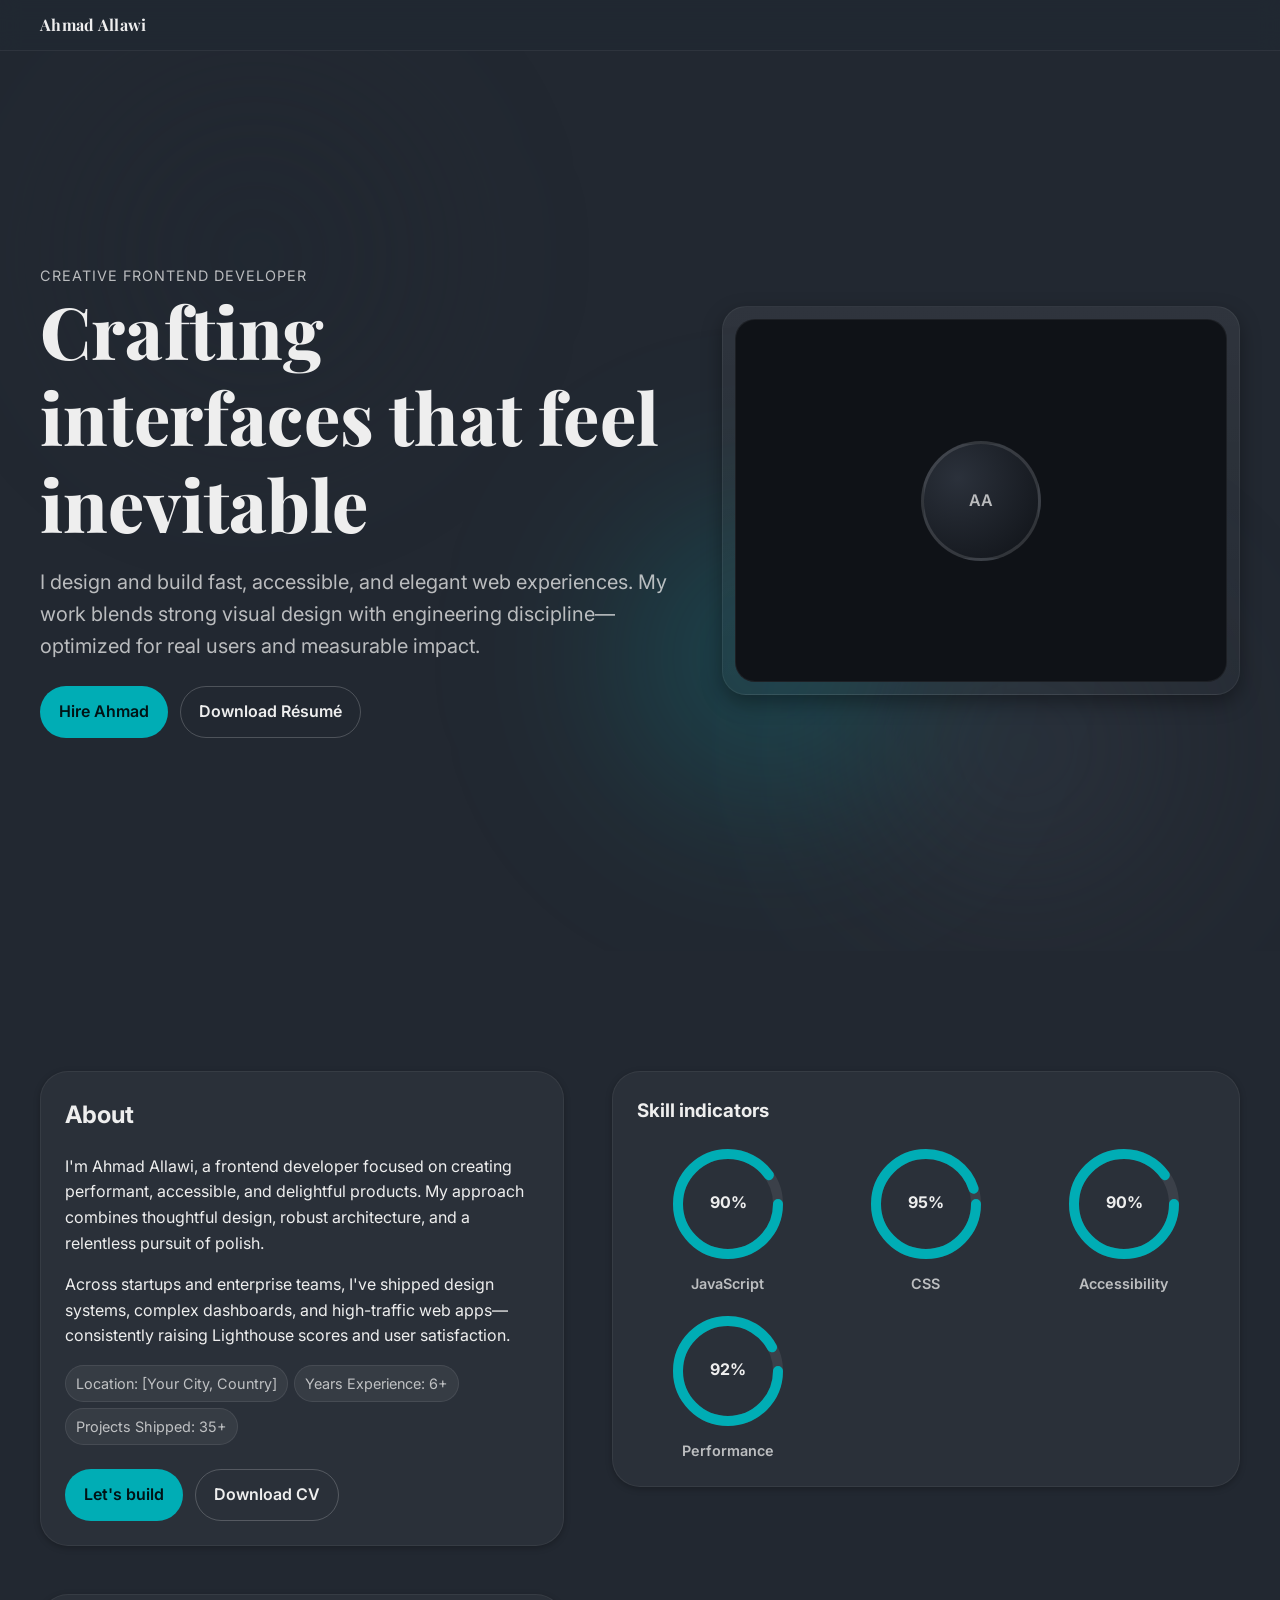
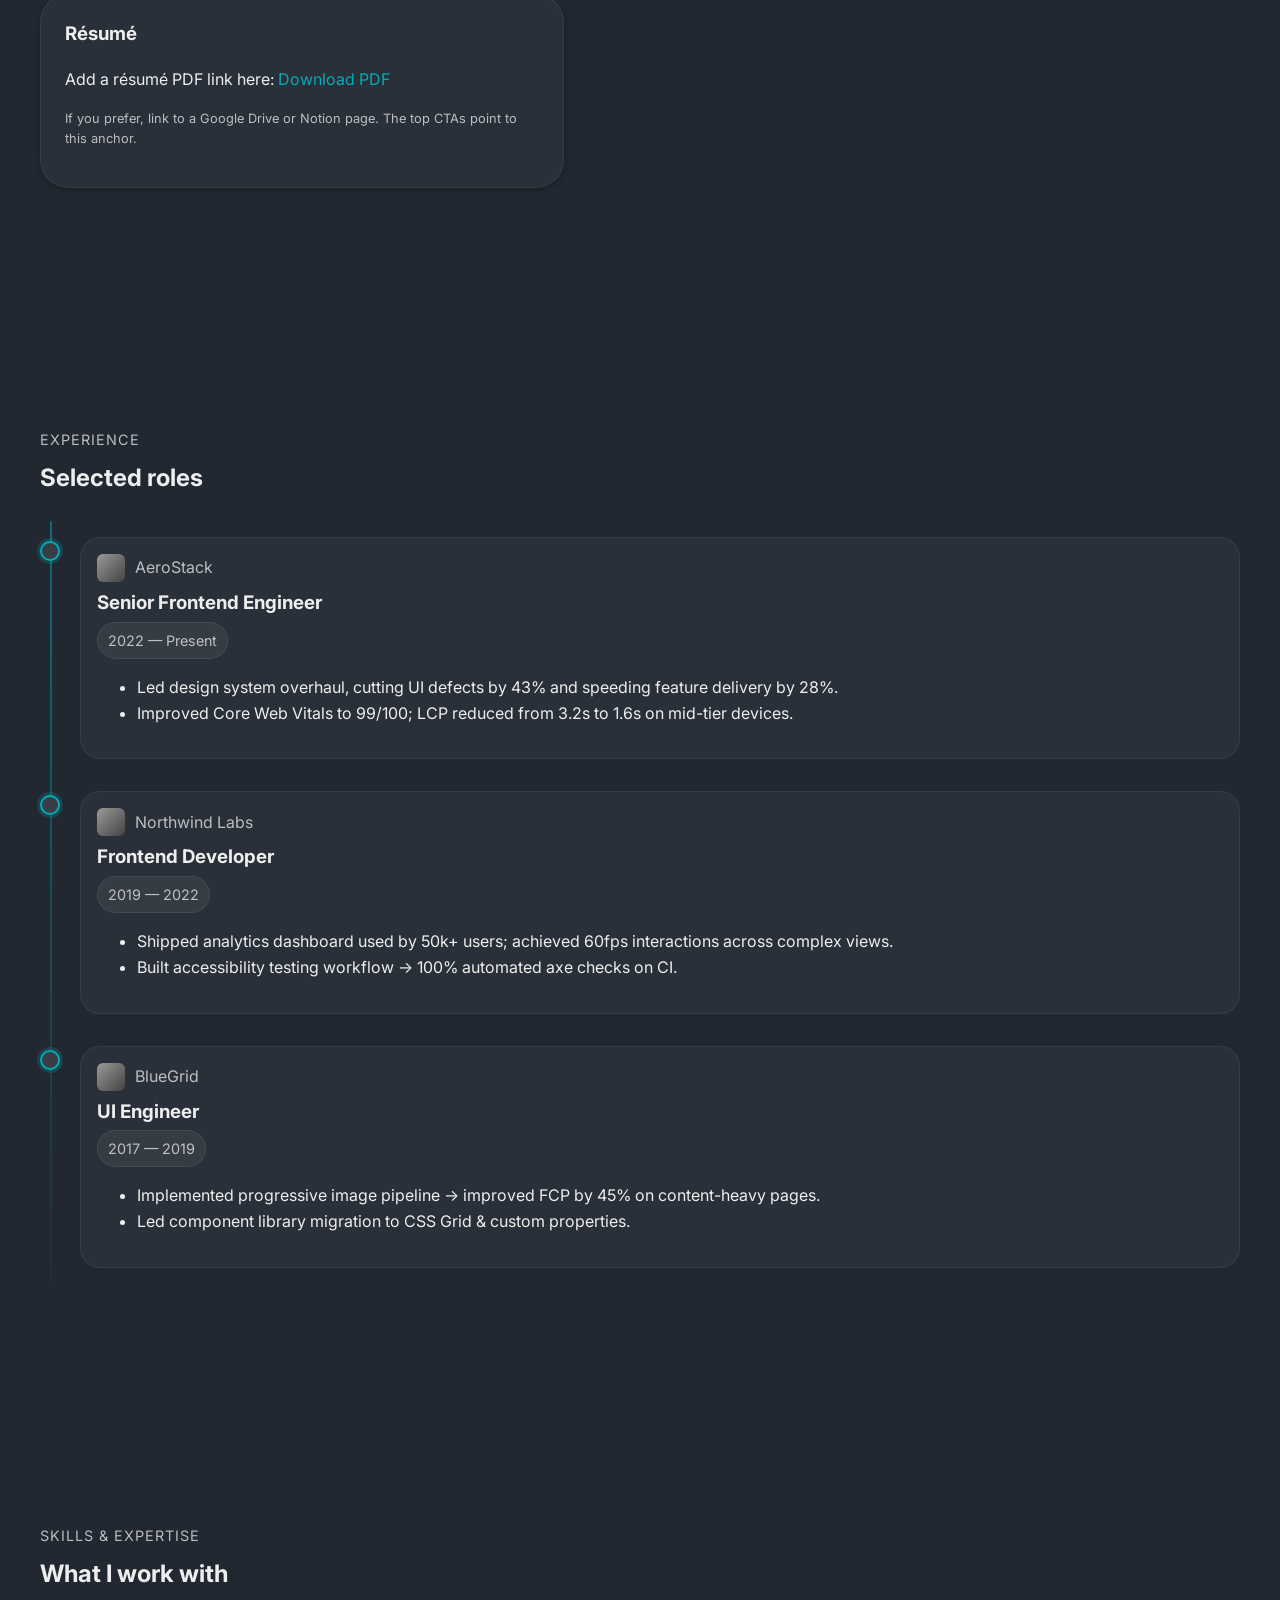
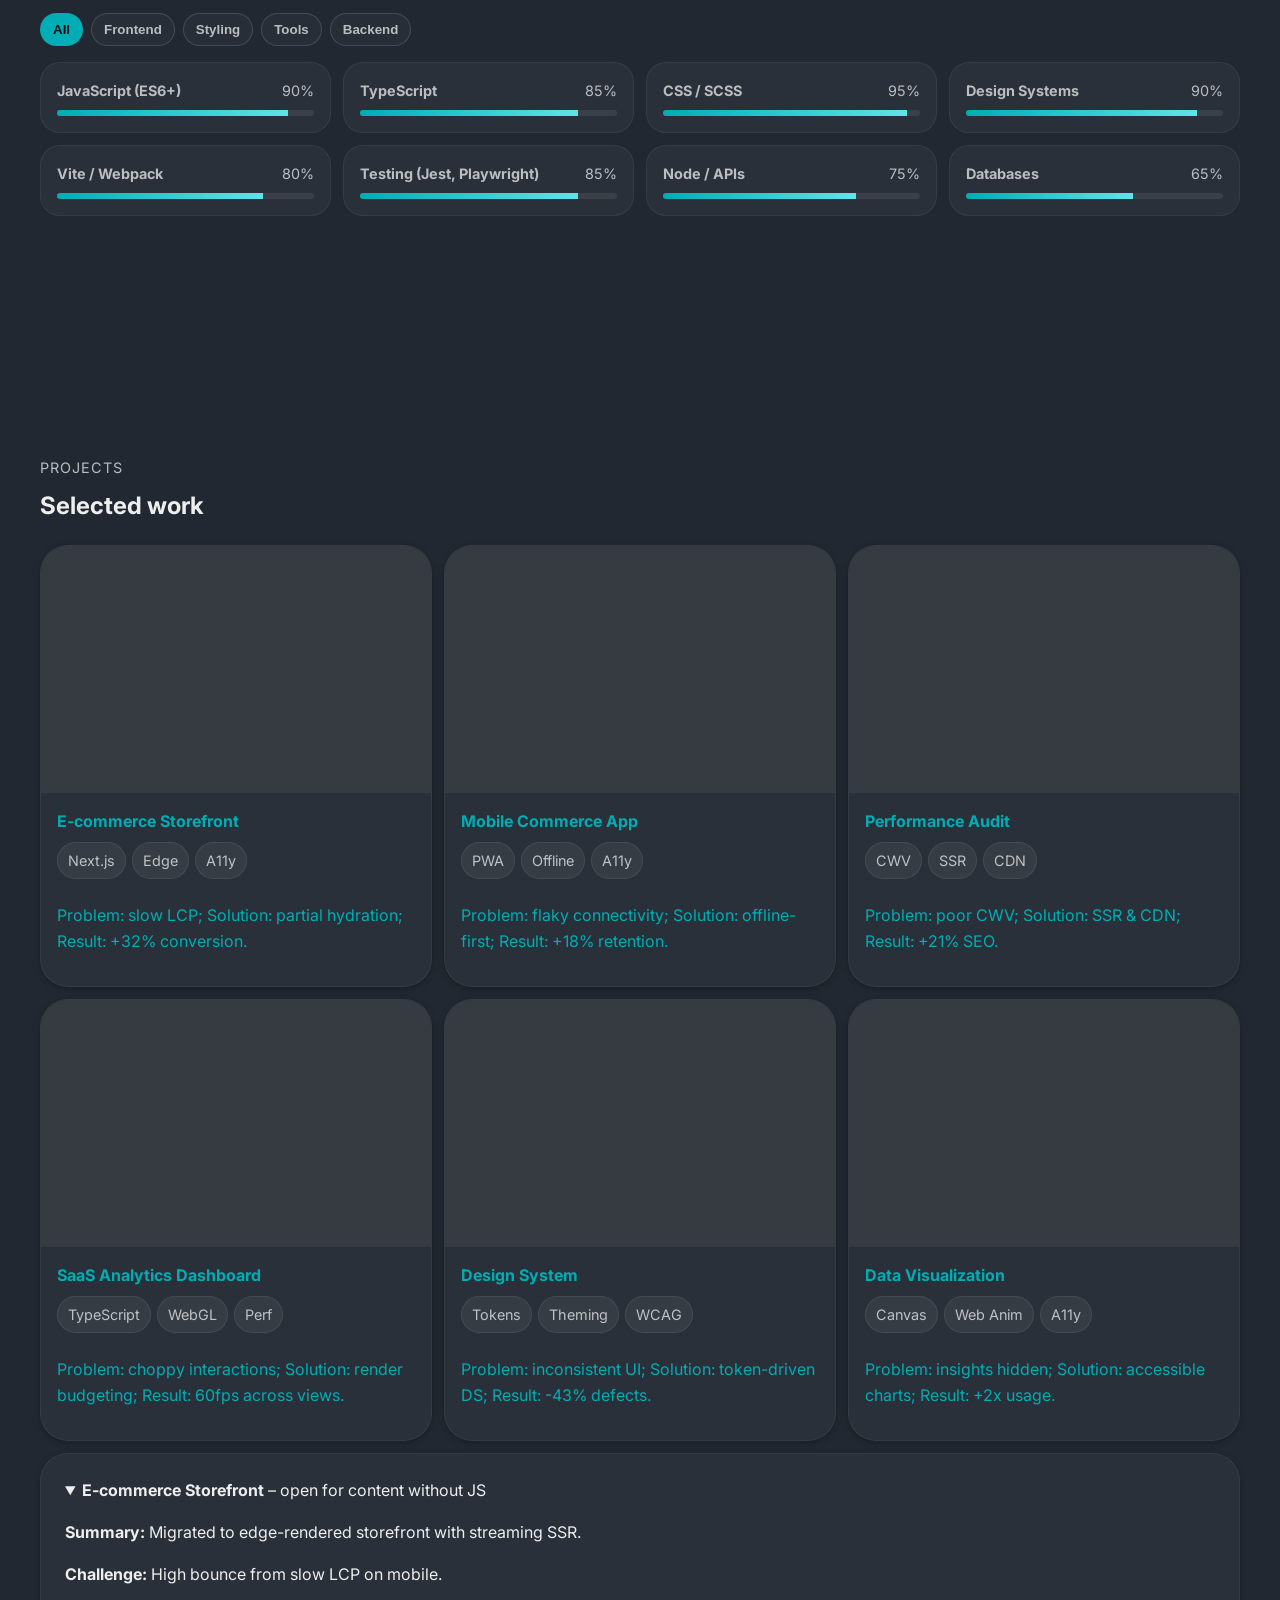
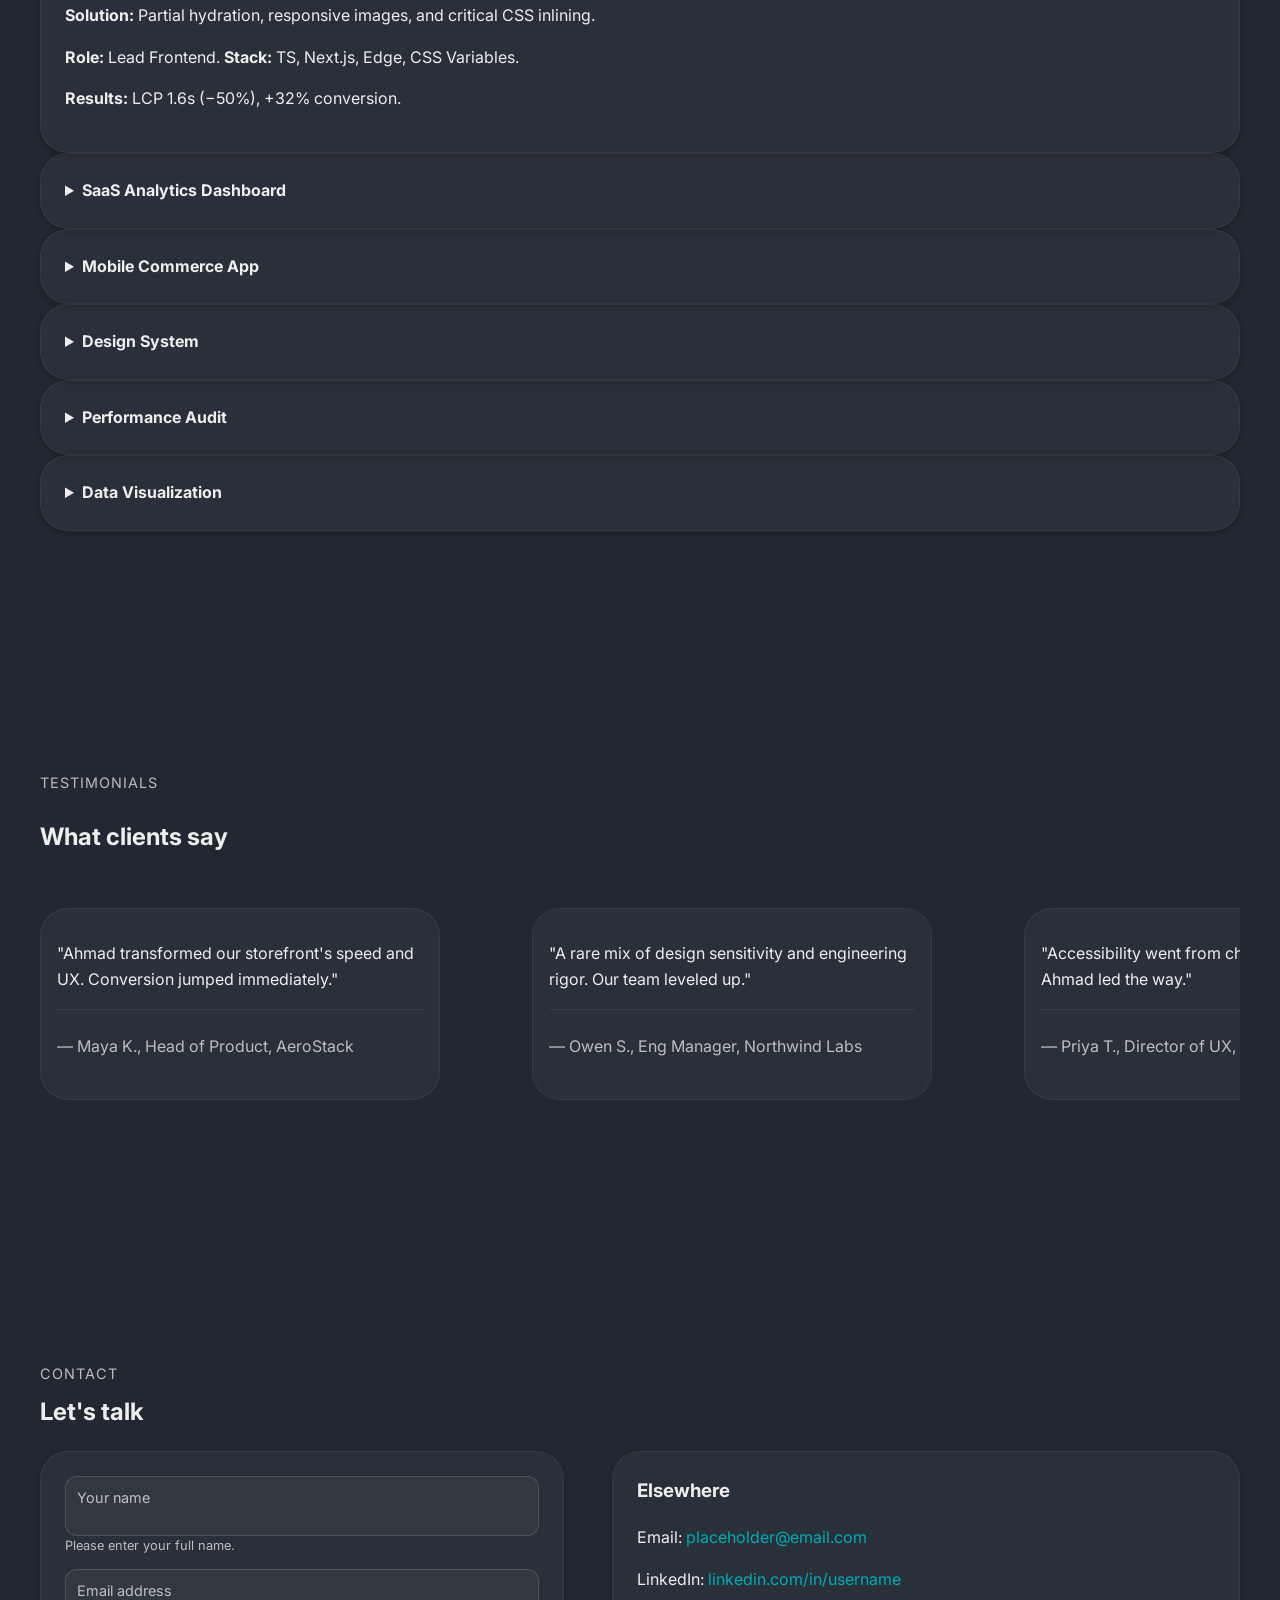
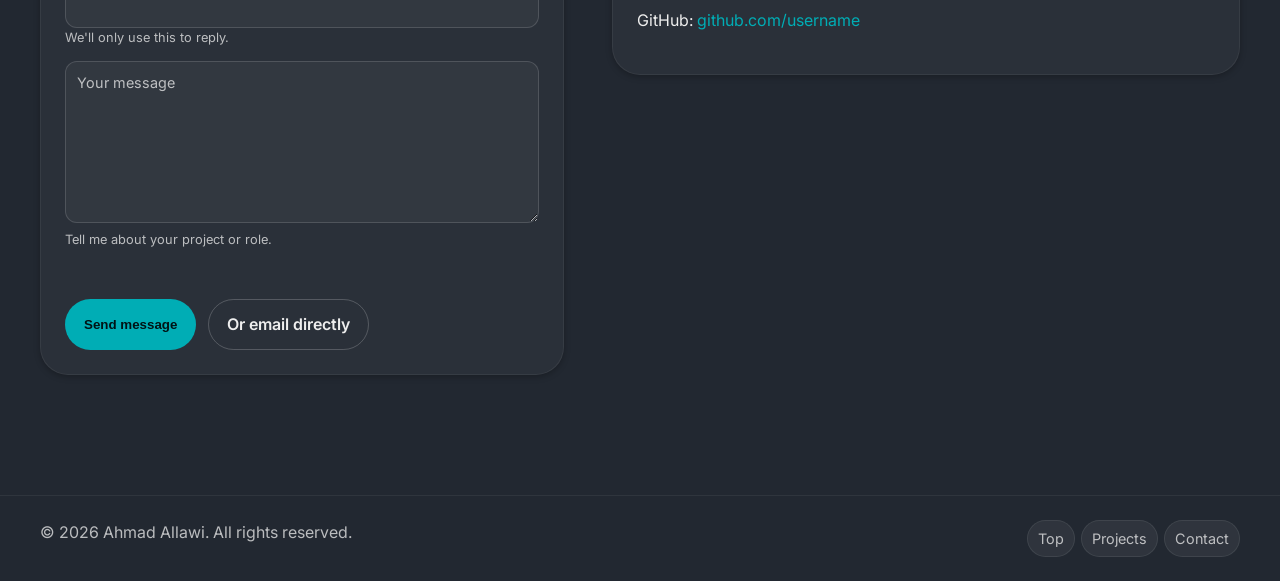
==== ahmad-allawi-portfolio.html @ 53dabb1b "Create single-file portfolio for Ahmad Allawi with responsive design Co-authored-by: ahmadallawigg <" ====
<!DOCTYPE html>
<html lang="en">
<head>
  <!--
    README (inline, brief)
    Title: Ahmad Allawi – Creative Frontend Developer (Single-file Portfolio)

    How to customize:
    - Search for "REPLACE:" comments to swap text, images, links, and metrics.
    - Colors: adjust CSS variables in :root (colors, spacing, radii, shadows, animation tokens).
    - Fonts: Optional Google Fonts (Inter, Playfair Display). Works with system fonts if blocked.
    - Images: Replace SVG placeholders or set real images via data-src/srcset. Keep alt text accurate.

    Testing:
    - Open this file directly in a browser (no build needed). For local server: `python3 -m http.server 8000` then open http://localhost:8000/ahmad-allawi-portfolio.html
    - Lighthouse (headless):
      npx lighthouse http://localhost:8000/ahmad-allawi-portfolio.html --chrome-flags="--headless" --output html --output-path=report.html
    - Mobile testing: use Chrome DevTools device emulation; test breakpoints 360, 412, 768, 1024, 1280.

    Known caveats and graceful degradations:
    - Fonts/CDNs optional: Falls back to system fonts/icons if blocked.
    - Animations: Respect prefers-reduced-motion; non-essential effects disabled when enabled.
    - AOS optional: If blocked, a tiny IntersectionObserver fallback runs; if JS disabled, content is visible (no reveal).
    - Modals: Enhanced with <dialog>. Without JS, projects link to in-page <details> sections.

    QA checklist (at end of file, in comment) outlines acceptance criteria.
  -->
  <meta charset="utf-8" />
  <meta name="viewport" content="width=device-width, initial-scale=1" />
  <meta http-equiv="X-UA-Compatible" content="IE=edge" />
  <title>Ahmad Allawi – Creative Frontend Developer</title>
  <meta name="description" content="Portfolio of Ahmad Allawi, Creative Frontend Developer. UI engineering, accessibility, performance, and delightful UX."> 
  <meta name="theme-color" content="#222831" />

  <!-- Open Graph / Twitter -->
  <meta property="og:title" content="Ahmad Allawi – Creative Frontend Developer">
  <meta property="og:description" content="A museum-piece of modern frontend craft: accessible, fast, and elegant.">
  <meta property="og:type" content="website">
  <meta property="og:url" content="https://example.com"> <!-- REPLACE: canonical URL if hosted -->
  <meta property="og:image" content="data:image/svg+xml,%3Csvg xmlns='http://www.w3.org/2000/svg' width='1200' height='630'%3E%3Crect width='100%25' height='100%25' fill='%23222831'/%3E%3Ctext x='50%25' y='52%25' dominant-baseline='middle' text-anchor='middle' fill='%23EEEEEE' font-family='system-ui,Inter,Arial' font-size='54'%3EAhmad Allawi%3C/text%3E%3C/svg%3E">
  <meta name="twitter:card" content="summary_large_image">

  <!-- JSON-LD schema.org Person -->
  <script type="application/ld+json">
  {
    "@context": "https://schema.org",
    "@type": "Person",
    "name": "Ahmad Allawi",
    "jobTitle": "Creative Frontend Developer",
    "url": "https://example.com",
    "email": "mailto:placeholder@email.com",
    "sameAs": [
      "https://github.com/username", /* REPLACE */
      "https://www.linkedin.com/in/username/" /* REPLACE */
    ]
  }
  </script>

  <!-- Optional fonts (graceful fallback to system stack if blocked) -->
  <link rel="preconnect" href="https://fonts.googleapis.com" crossorigin>
  <link rel="preconnect" href="https://fonts.gstatic.com" crossorigin>
  <link href="https://fonts.googleapis.com/css2?family=Inter:wght@300;400;500;600;700;800&family=Playfair+Display:wght@600;700;800&display=swap" rel="stylesheet" as="style" onload="this.media='all'" media="print">
  <noscript>
    <link href="https://fonts.googleapis.com/css2?family=Inter:wght@300;400;500;600;700;800&family=Playfair+Display:wght@600;700;800&display=swap" rel="stylesheet">
  </noscript>

  <!-- Optional AOS for scroll-reveal (with graceful fallback) -->
  <link rel="preload" href="https://unpkg.com/aos@2.3.4/dist/aos.css" as="style" onload="this.rel='stylesheet'">
  <noscript>
    <link rel="stylesheet" href="https://unpkg.com/aos@2.3.4/dist/aos.css">
  </noscript>

  <style>
    /*
      Core Design System
      - Colors, typography, spacing, radii, shadows, animation tokens
    */
    :root {
      /* Colors (exact spec) */
      --bg-primary: #222831;
      --bg-secondary: #393E46;
      --accent: #00ADB5;
      --text-primary: #EEEEEE;
      --text-secondary: rgba(238,238,238,0.75);

      /* Tokens */
      --container-max: 1200px;
      --radius-xl: 20px;
      --radius-2xl: 28px;
      --radius-pill: 999px;

      /* Spacing scale (4px base) */
      --sp-4: 4px;  --sp-8: 8px;  --sp-12: 12px; --sp-16: 16px; --sp-24: 24px; --sp-32: 32px;
      --sp-48: 48px; --sp-64: 64px; --sp-96: 96px; --sp-128: 128px;

      /* Typography */
      --font-sans: Inter, ui-sans-serif, system-ui, -apple-system, Segoe UI, Roboto, Helvetica, Arial, "Apple Color Emoji", "Segoe UI Emoji";
      --font-serif: "Playfair Display", ui-serif, Georgia, Cambria, "Times New Roman", Times, serif;
      --leading-body: 1.6; /* body */
      --leading-head: 1.2; /* headings */
      --tracking-head: 0.2px;

      /* Modular scale (1.25) base ~16 */
      --fs-100: 0.8rem;
      --fs-200: 0.9rem;
      --fs-300: 1rem;     /* body */
      --fs-400: 1.25rem;  /* h6 */
      --fs-500: 1.563rem; /* h5 */
      --fs-600: 1.953rem; /* h4 */
      --fs-700: 2.441rem; /* h3 */
      --fs-800: 3.052rem; /* h2 */
      --fs-900: 3.815rem; /* h1 */

      /* Motion tokens */
      --dur-fast: 120ms;
      --dur-med: 240ms;
      --dur-slow: 420ms;
      --ease-emph: cubic-bezier(.22,.88,.35,1);
      --ease-std: cubic-bezier(.2,.6,.2,1);

      /* Shadows */
      --shadow-sm: 0 2px 6px rgba(0,0,0,0.25);
      --shadow-md: 0 8px 20px rgba(0,0,0,0.35);
      --shadow-lg: 0 16px 40px rgba(0,0,0,0.45);
      --shadow-inset: inset 0 1px 0 rgba(255,255,255,0.04);

      /* Borders */
      --hairline: 1px solid rgba(255,255,255,0.06);
    }

    @media (min-width: 768px) {
      :root { --fs-900: 4.5rem; --fs-800: 3.4rem; }
    }

    * { box-sizing: border-box; }
    html { scroll-behavior: smooth; }
    html:focus-within { scroll-behavior: smooth; }

    body {
      margin: 0;
      color: var(--text-primary);
      background: var(--bg-primary);
      font: 400 var(--fs-300)/var(--leading-body) var(--font-sans);
      -webkit-font-smoothing: antialiased;
      -moz-osx-font-smoothing: grayscale;
      text-rendering: optimizeLegibility;
    }

    a { color: var(--accent); text-decoration: none; }
    a:hover { text-decoration: underline; }

    img { max-width: 100%; height: auto; display: block; }

    /* Utilities */
    .container { width: min(100% - 32px, var(--container-max)); margin-inline: auto; }
    .section { padding-block: 60px; }
    @media (min-width: 768px) { .section { padding-block: 80px; } }
    @media (min-width: 1024px) { .section { padding-block: 120px; } }

    .eyebrow { color: var(--text-secondary); font-size: var(--fs-200); letter-spacing: 1px; text-transform: uppercase; }

    .btn { display: inline-flex; align-items: center; gap: 10px; border-radius: var(--radius-pill); padding: 12px 18px; font-weight: 600; border: 1px solid transparent; transition: transform var(--dur-fast) var(--ease-emph), box-shadow var(--dur-fast) var(--ease-std), background var(--dur-fast) var(--ease-std); }
    .btn:focus-visible { outline: 2px solid transparent; box-shadow: 0 0 0 3px rgba(0,173,181,0.6); }
    .btn-primary { background: var(--accent); color: #001315; }
    .btn-primary:hover { transform: translateY(-1px); box-shadow: var(--shadow-md); }
    .btn-secondary { background: transparent; border-color: rgba(255,255,255,0.2); color: var(--text-primary); }
    .btn-secondary:hover { background: rgba(255,255,255,0.04); }

    .chip { display:inline-block; padding: 6px 10px; border-radius: 999px; background: rgba(255,255,255,0.06); border: 1px solid rgba(255,255,255,0.08); font-size: var(--fs-200); color: var(--text-secondary); }

    /* Skip link */
    .skip-link { position: absolute; left: -999px; top: auto; width: 1px; height: 1px; overflow: hidden; }
    .skip-link:focus { position: fixed; left: 12px; top: 12px; width: auto; height: auto; padding: 10px 14px; background: var(--accent); color: #001315; border-radius: var(--radius-pill); z-index: 9999; }

    /* Header */
    header.site-header { position: sticky; top: 0; z-index: 1000; backdrop-filter: saturate(140%) blur(10px); background: rgba(34,40,49,0.7); border-bottom: var(--hairline); }
    .nav-wrap { display: grid; grid-template-columns: auto 1fr auto; align-items: center; gap: 16px; padding: 12px 0; }
    .brand { font-family: var(--font-serif); letter-spacing: 0.3px; font-weight: 700; }

    /* Responsive nav using <details> progressive disclosure */
    details.nav { position: relative; }
    details.nav > summary { list-style: none; cursor: pointer; border: 1px solid rgba(255,255,255,0.14); border-radius: var(--radius-pill); padding: 8px 12px; display: inline-flex; align-items: center; gap: 8px; color: var(--text-primary); background: rgba(255,255,255,0.03); user-select: none; }
    details.nav > summary::-webkit-details-marker { display: none; }
    .hamburger { width: 20px; height: 14px; position: relative; display: inline-block; }
    .hamburger span { position: absolute; left: 0; width: 100%; height: 2px; background: var(--text-primary); transition: transform var(--dur-fast) var(--ease-std), opacity var(--dur-fast) var(--ease-std); }
    .hamburger span:nth-child(1) { top: 0; }
    .hamburger span:nth-child(2) { top: 6px; }
    .hamburger span:nth-child(3) { top: 12px; }
    details[open] .hamburger span:nth-child(1) { transform: translateY(6px) rotate(45deg); }
    details[open] .hamburger span:nth-child(2) { opacity: 0; }
    details[open] .hamburger span:nth-child(3) { transform: translateY(-6px) rotate(-45deg); }

    nav.menu { display: flex; gap: 16px; align-items: center; }
    nav.menu a { color: var(--text-secondary); padding: 8px 12px; border-radius: var(--radius-pill); }
    nav.menu a:focus-visible, nav.menu a:hover { background: rgba(255,255,255,0.06); color: var(--text-primary); text-decoration: none; }

    /* Off-canvas panel on small screens */
    .panel { position: fixed; inset: 60px 12px auto 12px; background: rgba(57,62,70,0.95); border: var(--hairline); border-radius: var(--radius-2xl); box-shadow: var(--shadow-lg); padding: 16px; transform-origin: top right; transform: scale(0.98) translateY(-6px); opacity: 0; pointer-events: none; transition: opacity var(--dur-fast) var(--ease-std), transform var(--dur-fast) var(--ease-std); }
    details[open] .panel { opacity: 1; transform: none; pointer-events: auto; }

    @media (min-width: 1024px) {
      details.nav { display: contents; }
      details.nav > summary { display: none; }
      .panel { position: static; inset: auto; transform: none; opacity: 1; pointer-events: auto; background: transparent; border: 0; box-shadow: none; padding: 0; }
      nav.menu { justify-content: end; }
    }

    /* Hero */
    .hero { position: relative; min-height: 100svh; display: grid; align-items: center; }
    .hero-grid { display: grid; gap: 32px; align-items: center; }
    @media (min-width: 1024px) { .hero-grid { grid-template-columns: 1.1fr 0.9fr; gap: 48px; } }
    .hero h1 { font-family: var(--font-serif); font-weight: 800; line-height: var(--leading-head); font-size: var(--fs-900); letter-spacing: var(--tracking-head); margin: 0 0 12px; }
    .hero p { color: var(--text-secondary); font-size: var(--fs-400); }
    .cta-row { display: flex; gap: 12px; flex-wrap: wrap; margin-top: 24px; }

    /* Animated gradient mesh background */
    .mesh { position: absolute; inset: 0; z-index: -1; overflow: hidden; }
    .blob { position: absolute; width: 60vmax; height: 60vmax; filter: blur(60px); opacity: 0.35; border-radius: 50%; mix-blend-mode: screen; }
    .b1 { background: radial-gradient(closest-side, #1e2630, transparent 60%); left: -10%; top: -20%; animation: float1 18s var(--ease-std) infinite alternate; }
    .b2 { background: radial-gradient(closest-side, #3a4451, transparent 60%); right: -10%; bottom: -20%; animation: float2 22s var(--ease-std) infinite alternate; }
    .b3 { background: radial-gradient(closest-side, #00ADB5, transparent 60%); left: 30%; bottom: -10%; opacity: 0.25; animation: float3 26s var(--ease-std) infinite alternate; }
    @keyframes float1 { from { transform: translate3d(0,0,0) } to { transform: translate3d(5%, -3%, 0) } }
    @keyframes float2 { from { transform: translate3d(0,0,0) } to { transform: translate3d(-4%, 5%, 0) } }
    @keyframes float3 { from { transform: translate3d(0,0,0) } to { transform: translate3d(3%, -6%, 0) } }

    .device {
      position: relative; aspect-ratio: 4/3; border-radius: 24px; background: linear-gradient(180deg, rgba(255,255,255,0.06), rgba(255,255,255,0.02)); border: var(--hairline); box-shadow: var(--shadow-md); overflow: hidden;
    }
    .device .bezel { position: absolute; inset: 12px; border-radius: 20px; background: #0f1217; border: 1px solid rgba(255,255,255,0.06); display: grid; place-items: center; }
    .device .portrait { width: 120px; height: 120px; border-radius: 50%; border: 3px solid rgba(255,255,255,0.12); background: radial-gradient(circle at 30% 30%, #2b313b, #0f1217); display: grid; place-items: center; color: var(--text-secondary); font-weight: 600; }

    /* About */
    .about-grid { display: grid; gap: 24px; align-items: start; }
    @media (min-width: 1024px) { .about-grid { grid-template-columns: 1fr 1.2fr; gap: 48px; } }
    .card { background: rgba(255,255,255,0.04); border: var(--hairline); border-radius: var(--radius-2xl); box-shadow: var(--shadow-sm); }
    .card:hover { box-shadow: var(--shadow-md); }
    .card-padding { padding: 24px; }

    .skills-circles { display: grid; grid-template-columns: repeat(2, minmax(120px,1fr)); gap: 16px; }
    @media (min-width: 480px) { .skills-circles { grid-template-columns: repeat(3, minmax(120px,1fr)); } }

    .meter { display: grid; place-items: center; gap: 8px; text-align: center; }
    .meter svg { width: 120px; height: 120px; }
    .meter .label { font-weight: 600; font-size: var(--fs-200); color: var(--text-secondary); }

    /* Experience timeline */
    .timeline { position: relative; margin-top: 24px; }
    .timeline::before { content: ""; position: absolute; left: 10px; top: 0; bottom: 0; width: 2px; background: linear-gradient(var(--accent), rgba(0,173,181,0.1)); border-radius: 1px; opacity: 0.5; }
    .tl-item { position: relative; display: grid; grid-template-columns: 24px 1fr; gap: 16px; padding: 16px 0; }
    .tl-dot { width: 20px; height: 20px; border-radius: 50%; background: var(--bg-secondary); border: 2px solid var(--accent); box-shadow: 0 0 0 3px rgba(0,173,181,0.2); margin-top: 4px; }
    .tl-card { background: rgba(255,255,255,0.04); border: var(--hairline); border-radius: var(--radius-xl); padding: 16px; transition: transform var(--dur-fast) var(--ease-emph), box-shadow var(--dur-fast) var(--ease-std); }
    .tl-card:hover, .tl-card:focus-within { transform: translateY(-2px); box-shadow: var(--shadow-md); }
    .company { display: flex; align-items: center; gap: 10px; color: var(--text-secondary); }
    .company .logo { width: 28px; height: 28px; border-radius: 6px; background: linear-gradient(135deg, #5aabb0, #3a4451); filter: grayscale(1); transition: filter var(--dur-fast) var(--ease-std); }
    .tl-card:hover .logo, .tl-card:focus-within .logo { filter: grayscale(0) saturate(1.2) drop-shadow(0 2px 6px rgba(0,173,181,0.35)); }

    /* Skills filterable grid */
    .filters { display: flex; flex-wrap: wrap; gap: 8px; margin-bottom: 16px; }
    .filter-btn { cursor: pointer; padding: 8px 12px; border-radius: var(--radius-pill); border: 1px solid rgba(255,255,255,0.14); background: rgba(255,255,255,0.03); color: var(--text-secondary); font-weight: 600; }
    .filter-btn[aria-pressed="true"] { background: var(--accent); color: #001315; border-color: transparent; }
    .skills-grid { display: grid; grid-template-columns: repeat(1, minmax(0,1fr)); gap: 12px; }
    @media (min-width: 640px) { .skills-grid { grid-template-columns: repeat(2, minmax(0,1fr)); } }
    @media (min-width: 1024px) { .skills-grid { grid-template-columns: repeat(4, minmax(0,1fr)); } }
    .skill-card { padding: 16px; border-radius: var(--radius-xl); background: rgba(255,255,255,0.04); border: var(--hairline); display: grid; gap: 8px; will-change: transform; transition: transform var(--dur-fast) var(--ease-emph), box-shadow var(--dur-fast) var(--ease-std); }
    .skill-card:hover { transform: translate3d(0,-4px,0) rotateX(1deg); box-shadow: var(--shadow-md); }
    .skill-meta { display: flex; align-items: center; justify-content: space-between; gap: 8px; color: var(--text-secondary); font-size: var(--fs-200); }
    .progress { height: 6px; background: rgba(255,255,255,0.08); border-radius: 6px; overflow: hidden; }
    .progress > span { display: block; height: 100%; background: linear-gradient(90deg, var(--accent), #5fe4ea); width: var(--val, 60%); }

    /* Projects masonry */
    .masonry { column-count: 1; column-gap: 12px; }
    @media (min-width: 640px) { .masonry { column-count: 2; } }
    @media (min-width: 1024px) { .masonry { column-count: 3; } }
    .project-card { break-inside: avoid; display: block; background: rgba(255,255,255,0.04); border: var(--hairline); border-radius: var(--radius-2xl); overflow: hidden; margin-bottom: 12px; box-shadow: var(--shadow-sm); transition: transform var(--dur-fast) var(--ease-emph), box-shadow var(--dur-fast) var(--ease-std); }
    .project-card:hover { transform: translateY(-4px); box-shadow: var(--shadow-md); }
    .project-media { position: relative; overflow: hidden; }
    .project-media img { width: 100%; height: auto; display: block; filter: saturate(0.9) contrast(1.05); }
    .overlay { position: absolute; inset: 0; background: rgba(0,173,181,0.20); opacity: 0; transition: opacity var(--dur-fast) var(--ease-std); display: grid; place-items: center; text-align: center; }
    .project-card:hover .overlay { opacity: 1; }
    .project-body { padding: 16px; display: grid; gap: 8px; }
    .tags { display: flex; gap: 6px; flex-wrap: wrap; }

    /* Modal via <dialog> enhancement */
    dialog.project-modal { border: 0; border-radius: 18px; padding: 0; background: rgba(57,62,70,0.98); color: var(--text-primary); box-shadow: var(--shadow-lg); width: min(920px, 96vw); }
    @starting-style { dialog.project-modal[open] { opacity: 0; transform: translateY(12px) scale(0.98); } }
    dialog.project-modal[open] { opacity: 1; transform: none; transition: opacity var(--dur-med) var(--ease-emph), transform var(--dur-med) var(--ease-emph); }
    .modal-header { display: flex; justify-content: space-between; align-items: center; padding: 12px 16px; border-bottom: var(--hairline); position: sticky; top: 0; background: rgba(57,62,70,0.98); backdrop-filter: blur(6px); z-index: 2; }
    .modal-body { padding: 16px; display: grid; gap: 12px; }
    .icon-btn { border: 0; background: transparent; color: var(--text-secondary); padding: 8px; border-radius: 10px; cursor: pointer; }
    .icon-btn:hover, .icon-btn:focus-visible { background: rgba(255,255,255,0.06); color: var(--text-primary); }

    /* Testimonials (scroll-snap carousel) */
    .testimonials { display: grid; gap: 16px; }
    .snap-row { display: grid; grid-auto-flow: column; grid-auto-columns: 80%; gap: 12px; overflow-x: auto; scroll-snap-type: x mandatory; padding-bottom: 6px; }
    @media (min-width: 768px) { .snap-row { grid-auto-columns: 40%; } }
    .quote { scroll-snap-align: start; background: rgba(255,255,255,0.04); border: var(--hairline); border-radius: var(--radius-2xl); padding: 16px; }

    /* Contact */
    form.contact { display: grid; gap: 12px; }
    .field { position: relative; }
    .field input, .field textarea { width: 100%; color: var(--text-primary); background: rgba(255,255,255,0.04); border: 1px solid rgba(255,255,255,0.14); border-radius: 12px; padding: 16px 14px; font: inherit; resize: vertical; min-height: 48px; }
    .field label { position: absolute; left: 12px; top: 10px; font-size: var(--fs-200); color: var(--text-secondary); transition: transform var(--dur-fast) var(--ease-std), color var(--dur-fast) var(--ease-std); background: transparent; pointer-events: none; }
    .field input:focus + label, .field input:not(:placeholder-shown) + label,
    .field textarea:focus + label, .field textarea:not(:placeholder-shown) + label { transform: translateY(-14px) scale(0.9); color: var(--accent); background: transparent; }
    .help { font-size: var(--fs-100); color: var(--text-secondary); }
    .error { color: #ffb4b4; }

    /* Footer */
    footer { border-top: var(--hairline); padding: 24px 0; color: var(--text-secondary); }

    /* Focus styles */
    :focus-visible { outline: 2px solid transparent; box-shadow: 0 0 0 3px rgba(0,173,181,0.6); border-radius: 8px; }

    /* Reduced motion */
    @media (prefers-reduced-motion: reduce) {
      * { animation: none !important; transition: none !important; }
    }

    /* AOS fallback classes */
    [data-reveal] { opacity: 0; transform: translateY(8px); }
    .revealed { opacity: 1 !important; transform: none !important; transition: opacity var(--dur-med) var(--ease-std), transform var(--dur-med) var(--ease-emph); }
  </style>
</head>
<body>
  <a class="skip-link" href="#main">Skip to main content</a>

  <header class="site-header" role="banner">
    <div class="container nav-wrap">
      <div class="brand" aria-label="Site identity">Ahmad Allawi</div>
      <div class="spacer"></div>
      <details class="nav" role="navigation" aria-label="Primary" id="nav">
        <summary aria-label="Open navigation" aria-controls="menu" aria-expanded="false">
          <span class="hamburger" aria-hidden="true"><span></span><span></span><span></span></span>
          <span class="sr-only">Menu</span>
        </summary>
        <div class="panel" id="menu">
          <nav class="menu" aria-label="In-page links">
            <a href="#home">Home</a>
            <a href="#about">About</a>
            <a href="#experience">Experience</a>
            <a href="#skills">Skills</a>
            <a href="#projects">Projects</a>
            <a href="#contact">Contact</a>
          </nav>
        </div>
      </details>
    </div>
  </header>

  <main id="main" tabindex="-1">
    <!-- HERO -->
    <section id="home" class="hero section" aria-labelledby="hero-title">
      <div class="mesh" aria-hidden="true">
        <div class="blob b1"></div>
        <div class="blob b2"></div>
        <div class="blob b3"></div>
      </div>
      <div class="container hero-grid">
        <div data-reveal>
          <div class="eyebrow">Creative Frontend Developer</div>
          <h1 id="hero-title">Crafting interfaces that feel inevitable</h1>
          <p>
            <!-- REPLACE: hero intro -->
            I design and build fast, accessible, and elegant web experiences. My work blends strong visual design with engineering discipline—optimized for real users and measurable impact.
          </p>
          <div class="cta-row" role="group" aria-label="Primary actions">
            <a class="btn btn-primary" href="#contact">Hire Ahmad</a>
            <a class="btn btn-secondary" href="#cv" id="download-cv">Download Résumé</a>
          </div>
        </div>
        <div data-reveal>
          <div class="device" aria-hidden="true">
            <div class="bezel">
              <div class="portrait" title="Portrait placeholder">AA</div>
            </div>
          </div>
        </div>
      </div>
    </section>

    <!-- ABOUT -->
    <section id="about" class="section" aria-labelledby="about-title">
      <div class="container about-grid">
        <div class="card card-padding" data-reveal>
          <h2 id="about-title" style="margin-top:0">About</h2>
          <p>
            <!-- REPLACE: bio paragraph 1 -->
            I'm Ahmad Allawi, a frontend developer focused on creating performant, accessible, and delightful products. My approach combines thoughtful design, robust architecture, and a relentless pursuit of polish.
          </p>
          <p>
            <!-- REPLACE: bio paragraph 2 -->
            Across startups and enterprise teams, I've shipped design systems, complex dashboards, and high-traffic web apps—consistently raising Lighthouse scores and user satisfaction.
          </p>
          <div class="tags" aria-label="Quick facts">
            <span class="chip">Location: <!-- REPLACE: location -->[Your City, Country]</span>
            <span class="chip">Years Experience: 6+</span>
            <span class="chip">Projects Shipped: 35+</span>
          </div>
          <div class="cta-row">
            <a class="btn btn-primary" href="#contact">Let's build</a>
            <a class="btn btn-secondary" href="#cv">Download CV</a>
          </div>
        </div>
        <div class="card card-padding" data-reveal>
          <h3 style="margin-top:0">Skill indicators</h3>
          <div class="skills-circles" role="list">
            <!-- Accessible SVG meters with text fallbacks -->
            <div class="meter" role="listitem">
              <svg viewBox="0 0 120 120" aria-label="JavaScript proficiency 90%" role="img">
                <circle cx="60" cy="60" r="50" fill="none" stroke="rgba(255,255,255,0.08)" stroke-width="10"/>
                <circle cx="60" cy="60" r="50" fill="none" stroke="var(--accent)" stroke-width="10" stroke-linecap="round" stroke-dasharray="314" stroke-dashoffset="31"/>
                <text x="50%" y="50%" dominant-baseline="middle" text-anchor="middle" fill="var(--text-primary)" font-size="16" font-weight="700">90%</text>
              </svg>
              <div class="label">JavaScript</div>
            </div>
            <div class="meter" role="listitem">
              <svg viewBox="0 0 120 120" aria-label="CSS proficiency 95%" role="img">
                <circle cx="60" cy="60" r="50" fill="none" stroke="rgba(255,255,255,0.08)" stroke-width="10"/>
                <circle cx="60" cy="60" r="50" fill="none" stroke="var(--accent)" stroke-width="10" stroke-linecap="round" stroke-dasharray="314" stroke-dashoffset="16"/>
                <text x="50%" y="50%" dominant-baseline="middle" text-anchor="middle" fill="var(--text-primary)" font-size="16" font-weight="700">95%</text>
              </svg>
              <div class="label">CSS</div>
            </div>
            <div class="meter" role="listitem">
              <svg viewBox="0 0 120 120" aria-label="Accessibility proficiency 90%" role="img">
                <circle cx="60" cy="60" r="50" fill="none" stroke="rgba(255,255,255,0.08)" stroke-width="10"/>
                <circle cx="60" cy="60" r="50" fill="none" stroke="var(--accent)" stroke-width="10" stroke-linecap="round" stroke-dasharray="314" stroke-dashoffset="31"/>
                <text x="50%" y="50%" dominant-baseline="middle" text-anchor="middle" fill="var(--text-primary)" font-size="16" font-weight="700">90%</text>
              </svg>
              <div class="label">Accessibility</div>
            </div>
            <div class="meter" role="listitem">
              <svg viewBox="0 0 120 120" aria-label="Performance engineering proficiency 92%" role="img">
                <circle cx="60" cy="60" r="50" fill="none" stroke="rgba(255,255,255,0.08)" stroke-width="10"/>
                <circle cx="60" cy="60" r="50" fill="none" stroke="var(--accent)" stroke-width="10" stroke-linecap="round" stroke-dasharray="314" stroke-dashoffset="25"/>
                <text x="50%" y="50%" dominant-baseline="middle" text-anchor="middle" fill="var(--text-primary)" font-size="16" font-weight="700">92%</text>
              </svg>
              <div class="label">Performance</div>
            </div>
          </div>
          <noscript>
            <ul>
              <li>JavaScript – 90%</li>
              <li>CSS – 95%</li>
              <li>Accessibility – 90%</li>
              <li>Performance – 92%</li>
            </ul>
          </noscript>
        </div>
        <!-- REPLACE: Résumé section; link this to a hosted PDF or Drive link -->
        <div id="cv" class="card card-padding" data-reveal>
          <h3 style="margin-top:0">Résumé</h3>
          <p>
            Add a résumé PDF link here: 
            <a href="#" rel="noopener nofollow">Download PDF</a>
          </p>
          <p class="help">If you prefer, link to a Google Drive or Notion page. The top CTAs point to this anchor.</p>
        </div>
      </div>
    </section>

    <!-- EXPERIENCE -->
    <section id="experience" class="section" aria-labelledby="exp-title">
      <div class="container">
        <div class="eyebrow">Experience</div>
        <h2 id="exp-title" style="margin-top:8px">Selected roles</h2>
        <div class="timeline" role="list">
          <!-- Entry 1 -->
          <div class="tl-item" role="listitem" data-reveal>
            <div class="tl-dot" aria-hidden="true"></div>
            <div class="tl-card" tabindex="0">
              <div class="company"><span class="logo" aria-hidden="true"></span> <!-- REPLACE: company -->AeroStack</div>
              <h3 style="margin:6px 0 4px">Senior Frontend Engineer</h3>
              <div class="chip">2022 — Present</div>
              <ul>
                <li>Led design system overhaul, cutting UI defects by 43% and speeding feature delivery by 28%.</li>
                <li>Improved Core Web Vitals to 99/100; LCP reduced from 3.2s to 1.6s on mid-tier devices.</li>
              </ul>
            </div>
          </div>
          <!-- Entry 2 -->
          <div class="tl-item" role="listitem" data-reveal>
            <div class="tl-dot" aria-hidden="true"></div>
            <div class="tl-card" tabindex="0">
              <div class="company"><span class="logo" aria-hidden="true"></span> <!-- REPLACE: company -->Northwind Labs</div>
              <h3 style="margin:6px 0 4px">Frontend Developer</h3>
              <div class="chip">2019 — 2022</div>
              <ul>
                <li>Shipped analytics dashboard used by 50k+ users; achieved 60fps interactions across complex views.</li>
                <li>Built accessibility testing workflow → 100% automated axe checks on CI.</li>
              </ul>
            </div>
          </div>
          <!-- Entry 3 -->
          <div class="tl-item" role="listitem" data-reveal>
            <div class="tl-dot" aria-hidden="true"></div>
            <div class="tl-card" tabindex="0">
              <div class="company"><span class="logo" aria-hidden="true"></span> <!-- REPLACE: company -->BlueGrid</div>
              <h3 style="margin:6px 0 4px">UI Engineer</h3>
              <div class="chip">2017 — 2019</div>
              <ul>
                <li>Implemented progressive image pipeline → improved FCP by 45% on content-heavy pages.</li>
                <li>Led component library migration to CSS Grid & custom properties.</li>
              </ul>
            </div>
          </div>
        </div>
      </div>
    </section>

    <!-- SKILLS -->
    <section id="skills" class="section" aria-labelledby="skills-title">
      <div class="container">
        <div class="eyebrow">Skills & Expertise</div>
        <h2 id="skills-title" style="margin-top:8px">What I work with</h2>
        <div class="filters" role="group" aria-label="Filter skills">
          <button class="filter-btn" data-filter="all" aria-pressed="true">All</button>
          <button class="filter-btn" data-filter="frontend" aria-pressed="false">Frontend</button>
          <button class="filter-btn" data-filter="styling" aria-pressed="false">Styling</button>
          <button class="filter-btn" data-filter="tools" aria-pressed="false">Tools</button>
          <button class="filter-btn" data-filter="backend" aria-pressed="false">Backend</button>
        </div>
        <div class="skills-grid" id="skills-grid">
          <article class="skill-card" data-cat="frontend" aria-label="JavaScript 90%">
            <div class="skill-meta"><strong>JavaScript (ES6+)</strong><span>90%</span></div>
            <div class="progress" aria-hidden="true"><span style="--val:90%"></span></div>
          </article>
          <article class="skill-card" data-cat="frontend" aria-label="TypeScript 85%">
            <div class="skill-meta"><strong>TypeScript</strong><span>85%</span></div>
            <div class="progress" aria-hidden="true"><span style="--val:85%"></span></div>
          </article>
          <article class="skill-card" data-cat="styling" aria-label="CSS / SCSS 95%">
            <div class="skill-meta"><strong>CSS / SCSS</strong><span>95%</span></div>
            <div class="progress" aria-hidden="true"><span style="--val:95%"></span></div>
          </article>
          <article class="skill-card" data-cat="styling" aria-label="Design Systems 90%">
            <div class="skill-meta"><strong>Design Systems</strong><span>90%</span></div>
            <div class="progress" aria-hidden="true"><span style="--val:90%"></span></div>
          </article>
          <article class="skill-card" data-cat="tools" aria-label="Vite / Webpack 80%">
            <div class="skill-meta"><strong>Vite / Webpack</strong><span>80%</span></div>
            <div class="progress" aria-hidden="true"><span style="--val:80%"></span></div>
          </article>
          <article class="skill-card" data-cat="tools" aria-label="Testing 85%">
            <div class="skill-meta"><strong>Testing (Jest, Playwright)</strong><span>85%</span></div>
            <div class="progress" aria-hidden="true"><span style="--val:85%"></span></div>
          </article>
          <article class="skill-card" data-cat="backend" aria-label="Node / APIs 75%">
            <div class="skill-meta"><strong>Node / APIs</strong><span>75%</span></div>
            <div class="progress" aria-hidden="true"><span style="--val:75%"></span></div>
          </article>
          <article class="skill-card" data-cat="backend" aria-label="Databases 65%">
            <div class="skill-meta"><strong>Databases</strong><span>65%</span></div>
            <div class="progress" aria-hidden="true"><span style="--val:65%"></span></div>
          </article>
        </div>
      </div>
    </section>

    <!-- PROJECTS -->
    <section id="projects" class="section" aria-labelledby="projects-title">
      <div class="container">
        <div class="eyebrow">Projects</div>
        <h2 id="projects-title" style="margin-top:8px">Selected work</h2>
        <div class="masonry" id="project-grid">
          <!-- 6–8 placeholder projects -->
          <a class="project-card" href="#project-ecommerce" data-project="ecommerce" aria-labelledby="proj1-title">
            <div class="project-media">
              <img loading="lazy" alt="E-commerce storefront UI preview" width="640" height="404" srcset="data:image/svg+xml,%3Csvg xmlns='http://www.w3.org/2000/svg' width='640' height='404'%3E%3Crect width='100%25' height='100%25' fill='%23393E46'/%3E%3Ctext x='50%25' y='52%25' dominant-baseline='middle' text-anchor='middle' fill='%23EEEEEE' font-family='system-ui,Segoe UI,Arial' font-size='22'%3EE-commerce%20Storefront%3C/text%3E%3C/svg%3E" src="data:image/svg+xml,%3Csvg xmlns='http://www.w3.org/2000/svg' width='640' height='404'%3E%3Crect width='100%25' height='100%25' fill='%23393E46'/%3E%3C/svg%3E">
              <div class="overlay"><span class="chip">View details</span></div>
            </div>
            <div class="project-body">
              <strong id="proj1-title">E-commerce Storefront</strong>
              <div class="tags" aria-label="Tech stack"><span class="chip">Next.js</span><span class="chip">Edge</span><span class="chip">A11y</span></div>
              <p class="sr-only">Problem: slow LCP; Solution: partial hydration; Result: +32% conversion.</p>
            </div>
          </a>

          <a class="project-card" href="#project-saas" data-project="saas" aria-labelledby="proj2-title">
            <div class="project-media">
              <img loading="lazy" alt="SaaS analytics dashboard preview" width="640" height="404" srcset="data:image/svg+xml,%3Csvg xmlns='http://www.w3.org/2000/svg' width='640' height='404'%3E%3Crect width='100%25' height='100%25' fill='%23393E46'/%3E%3Ctext x='50%25' y='52%25' dominant-baseline='middle' text-anchor='middle' fill='%23EEEEEE' font-family='system-ui,Segoe UI,Arial' font-size='22'%3ESaaS%20Dashboard%3C/text%3E%3C/svg%3E" src="data:image/svg+xml,%3Csvg xmlns='http://www.w3.org/2000/svg' width='640' height='404'%3E%3Crect width='100%25' height='100%25' fill='%23393E46'/%3E%3C/svg%3E">
              <div class="overlay"><span class="chip">View details</span></div>
            </div>
            <div class="project-body">
              <strong id="proj2-title">SaaS Analytics Dashboard</strong>
              <div class="tags" aria-label="Tech stack"><span class="chip">TypeScript</span><span class="chip">WebGL</span><span class="chip">Perf</span></div>
              <p class="sr-only">Problem: choppy interactions; Solution: render budgeting; Result: 60fps across views.</p>
            </div>
          </a>

          <a class="project-card" href="#project-mobile" data-project="mobile" aria-labelledby="proj3-title">
            <div class="project-media">
              <img loading="lazy" alt="Mobile app UI preview" width="640" height="404" srcset="data:image/svg+xml,%3Csvg xmlns='http://www.w3.org/2000/svg' width='640' height='404'%3E%3Crect width='100%25' height='100%25' fill='%23393E46'/%3E%3Ctext x='50%25' y='52%25' dominant-baseline='middle' text-anchor='middle' fill='%23EEEEEE' font-family='system-ui,Segoe UI,Arial' font-size='22'%3EMobile%20App%3C/text%3E%3C/svg%3E" src="data:image/svg+xml,%3Csvg xmlns='http://www.w3.org/2000/svg' width='640' height='404'%3E%3Crect width='100%25' height='100%25' fill='%23393E46'/%3E%3C/svg%3E">
              <div class="overlay"><span class="chip">View details</span></div>
            </div>
            <div class="project-body">
              <strong id="proj3-title">Mobile Commerce App</strong>
              <div class="tags" aria-label="Tech stack"><span class="chip">PWA</span><span class="chip">Offline</span><span class="chip">A11y</span></div>
              <p class="sr-only">Problem: flaky connectivity; Solution: offline-first; Result: +18% retention.</p>
            </div>
          </a>

          <a class="project-card" href="#project-design-system" data-project="design-system" aria-labelledby="proj4-title">
            <div class="project-media">
              <img loading="lazy" alt="Design system components preview" width="640" height="404" srcset="data:image/svg+xml,%3Csvg xmlns='http://www.w3.org/2000/svg' width='640' height='404'%3E%3Crect width='100%25' height='100%25' fill='%23393E46'/%3E%3Ctext x='50%25' y='52%25' dominant-baseline='middle' text-anchor='middle' fill='%23EEEEEE' font-family='system-ui,Segoe UI,Arial' font-size='22'%3EDesign%20System%3C/text%3E%3C/svg%3E" src="data:image/svg+xml,%3Csvg xmlns='http://www.w3.org/2000/svg' width='640' height='404'%3E%3Crect width='100%25' height='100%25' fill='%23393E46'/%3E%3C/svg%3E">
              <div class="overlay"><span class="chip">View details</span></div>
            </div>
            <div class="project-body">
              <strong id="proj4-title">Design System</strong>
              <div class="tags" aria-label="Tech stack"><span class="chip">Tokens</span><span class="chip">Theming</span><span class="chip">WCAG</span></div>
              <p class="sr-only">Problem: inconsistent UI; Solution: token-driven DS; Result: -43% defects.</p>
            </div>
          </a>

          <a class="project-card" href="#project-performance" data-project="performance" aria-labelledby="proj5-title">
            <div class="project-media">
              <img loading="lazy" alt="Performance audit charts preview" width="640" height="404" srcset="data:image/svg+xml,%3Csvg xmlns='http://www.w3.org/2000/svg' width='640' height='404'%3E%3Crect width='100%25' height='100%25' fill='%23393E46'/%3E%3Ctext x='50%25' y='52%25' dominant-baseline='middle' text-anchor='middle' fill='%23EEEEEE' font-family='system-ui,Segoe UI,Arial' font-size='22'%3EPerf%20Audit%3C/text%3E%3C/svg%3E" src="data:image/svg+xml,%3Csvg xmlns='http://www.w3.org/2000/svg' width='640' height='404'%3E%3Crect width='100%25' height='100%25' fill='%23393E46'/%3E%3C/svg%3E">
              <div class="overlay"><span class="chip">View details</span></div>
            </div>
            <div class="project-body">
              <strong id="proj5-title">Performance Audit</strong>
              <div class="tags" aria-label="Tech stack"><span class="chip">CWV</span><span class="chip">SSR</span><span class="chip">CDN</span></div>
              <p class="sr-only">Problem: poor CWV; Solution: SSR & CDN; Result: +21% SEO.</p>
            </div>
          </a>

          <a class="project-card" href="#project-visualization" data-project="visualization" aria-labelledby="proj6-title">
            <div class="project-media">
              <img loading="lazy" alt="Data visualization preview" width="640" height="404" srcset="data:image/svg+xml,%3Csvg xmlns='http://www.w3.org/2000/svg' width='640' height='404'%3E%3Crect width='100%25' height='100%25' fill='%23393E46'/%3E%3Ctext x='50%25' y='52%25' dominant-baseline='middle' text-anchor='middle' fill='%23EEEEEE' font-family='system-ui,Segoe UI,Arial' font-size='22'%3EVisualization%3C/text%3E%3C/svg%3E" src="data:image/svg+xml,%3Csvg xmlns='http://www.w3.org/2000/svg' width='640' height='404'%3E%3Crect width='100%25' height='100%25' fill='%23393E46'/%3E%3C/svg%3E">
              <div class="overlay"><span class="chip">View details</span></div>
            </div>
            <div class="project-body">
              <strong id="proj6-title">Data Visualization</strong>
              <div class="tags" aria-label="Tech stack"><span class="chip">Canvas</span><span class="chip">Web Anim</span><span class="chip">A11y</span></div>
              <p class="sr-only">Problem: insights hidden; Solution: accessible charts; Result: +2x usage.</p>
            </div>
          </a>
        </div>

        <!-- Project details (progressive enhancement via <details>, dialogs created by JS) -->
        <div id="project-details">
          <details id="project-ecommerce" class="card card-padding" open>
            <summary><strong>E-commerce Storefront</strong> – open for content without JS</summary>
            <p><strong>Summary:</strong> Migrated to edge-rendered storefront with streaming SSR.</p>
            <p><strong>Challenge:</strong> High bounce from slow LCP on mobile.</p>
            <p><strong>Solution:</strong> Partial hydration, responsive images, and critical CSS inlining.</p>
            <p><strong>Role:</strong> Lead Frontend. <strong>Stack:</strong> TS, Next.js, Edge, CSS Variables.</p>
            <p><strong>Results:</strong> LCP 1.6s (−50%), +32% conversion.</p>
          </details>

          <details id="project-saas" class="card card-padding">
            <summary><strong>SaaS Analytics Dashboard</strong></summary>
            <p><strong>Summary:</strong> Real-time analytics with budgeted rendering.</p>
            <p><strong>Challenge:</strong> Choppy interactions on complex views.</p>
            <p><strong>Solution:</strong> Virtualization, OffscreenCanvas for heavy charts.</p>
            <p><strong>Role:</strong> Frontend Engineer. <strong>Stack:</strong> TS, Web Workers, Canvas.</p>
            <p><strong>Results:</strong> 60fps interactions; +24% retention.</p>
          </details>

          <details id="project-mobile" class="card card-padding">
            <summary><strong>Mobile Commerce App</strong></summary>
            <p><strong>Summary:</strong> PWA enabling offline purchase flow.</p>
            <p><strong>Challenge:</strong> Flaky connectivity in key markets.</p>
            <p><strong>Solution:</strong> Caching strategies, background sync, low-bandwidth media.</p>
            <p><strong>Role:</strong> Frontend. <strong>Stack:</strong> PWA APIs, Workbox, CSS Grid.</p>
            <p><strong>Results:</strong> +18% 30-day retention; −38% abandonment.</p>
          </details>

          <details id="project-design-system" class="card card-padding">
            <summary><strong>Design System</strong></summary>
            <p><strong>Summary:</strong> Token-driven system across web platform.</p>
            <p><strong>Challenge:</strong> Inconsistent UI, slow delivery.</p>
            <p><strong>Solution:</strong> Tokens, semantic slots, docs site, lint rules.</p>
            <p><strong>Role:</strong> Systems Engineer. <strong>Stack:</strong> CSS Vars, TS, Storybook.</p>
            <p><strong>Results:</strong> −43% UI defects; +28% shipping speed.</p>
          </details>

          <details id="project-performance" class="card card-padding">
            <summary><strong>Performance Audit</strong></summary>
            <p><strong>Summary:</strong> Audit + remediation for CWV/SEO.</p>
            <p><strong>Challenge:</strong> Poor rankings; slow mobile.</p>
            <p><strong>Solution:</strong> Preload strategy, code-split, CDN policies.</p>
            <p><strong>Role:</strong> Consultant. <strong>Stack:</strong> Lighthouse, WebPageTest.</p>
            <p><strong>Results:</strong> +21% organic traffic; 95+ CWV.</p>
          </details>

          <details id="project-visualization" class="card card-padding">
            <summary><strong>Data Visualization</strong></summary>
            <p><strong>Summary:</strong> Accessible charting toolkit.</p>
            <p><strong>Challenge:</strong> Insights buried in tables.</p>
            <p><strong>Solution:</strong> Sonified charts, keyboard nav, ARIA annotations.</p>
            <p><strong>Role:</strong> UI Engineer. <strong>Stack:</strong> Canvas, Web Animations, ARIA.</p>
            <p><strong>Results:</strong> 2x feature usage; +12 NPS.</p>
          </details>
        </div>
      </div>
    </section>

    <!-- TESTIMONIALS -->
    <section id="testimonials" class="section" aria-labelledby="testimonials-title">
      <div class="container testimonials">
        <div class="eyebrow">Testimonials</div>
        <h2 id="testimonials-title" style="margin-top:8px">What clients say</h2>
        <div class="snap-row" aria-live="polite" aria-atomic="false">
          <blockquote class="quote">
            <p>"Ahmad transformed our storefront's speed and UX. Conversion jumped immediately."</p>
            <footer>— <!-- REPLACE -->Maya K., Head of Product, AeroStack</footer>
          </blockquote>
          <blockquote class="quote">
            <p>"A rare mix of design sensitivity and engineering rigor. Our team leveled up."</p>
            <footer>— <!-- REPLACE -->Owen S., Eng Manager, Northwind Labs</footer>
          </blockquote>
          <blockquote class="quote">
            <p>"Accessibility went from checkbox to culture. Ahmad led the way."</p>
            <footer>— <!-- REPLACE -->Priya T., Director of UX, BlueGrid</footer>
          </blockquote>
        </div>
      </div>
    </section>

    <!-- CONTACT -->
    <section id="contact" class="section" aria-labelledby="contact-title">
      <div class="container">
        <div class="eyebrow">Contact</div>
        <h2 id="contact-title" style="margin-top:8px">Let's talk</h2>
        <div class="about-grid">
          <div class="card card-padding" data-reveal>
            <form class="contact" id="contact-form" action="mailto:placeholder@email.com" method="post" enctype="text/plain" novalidate>
              <div class="field">
                <input id="name" name="name" placeholder=" " required aria-required="true" aria-describedby="name-help" />
                <label for="name">Your name</label>
                <div id="name-help" class="help">Please enter your full name.</div>
              </div>
              <div class="field">
                <input id="email" name="email" type="email" placeholder=" " required aria-required="true" aria-describedby="email-help" />
                <label for="email">Email address</label>
                <div id="email-help" class="help">We'll only use this to reply.</div>
              </div>
              <div class="field">
                <textarea id="message" name="message" rows="5" placeholder=" " required aria-required="true" aria-describedby="message-help"></textarea>
                <label for="message">Your message</label>
                <div id="message-help" class="help">Tell me about your project or role.</div>
              </div>
              <div role="status" aria-live="polite" id="form-status" class="help"></div>
              <div class="cta-row">
                <button type="submit" class="btn btn-primary">Send message</button>
                <a class="btn btn-secondary" href="mailto:placeholder@email.com">Or email directly</a>
              </div>
            </form>
          </div>
          <div class="card card-padding" data-reveal>
            <h3 style="margin-top:0">Elsewhere</h3>
            <p>Email: <a href="mailto:placeholder@email.com">placeholder@email.com</a></p>
            <p>LinkedIn: <a href="#" rel="nofollow noopener">linkedin.com/in/username</a> <!-- REPLACE --></p>
            <p>GitHub: <a href="#" rel="nofollow noopener">github.com/username</a> <!-- REPLACE --></p>
          </div>
        </div>
      </div>
    </section>
  </main>

  <footer role="contentinfo">
    <div class="container" style="display:flex; justify-content:space-between; gap:12px; flex-wrap:wrap;">
      <div>© <span id="year"></span> Ahmad Allawi. All rights reserved.</div>
      <div class="tags">
        <a class="chip" href="#home">Top</a>
        <a class="chip" href="#projects">Projects</a>
        <a class="chip" href="#contact">Contact</a>
      </div>
    </div>
  </footer>

  <!-- DIALOG TEMPLATE (declarative, cloned by JS) -->
  <template id="project-template">
    <dialog class="project-modal" aria-modal="true">
      <div class="modal-header">
        <strong class="modal-title">Title</strong>
        <button class="icon-btn" data-close aria-label="Close">✕</button>
      </div>
      <div class="modal-body">
        <div class="tags"></div>
        <p class="summary"></p>
        <p class="challenge"></p>
        <p class="solution"></p>
        <p class="role"></p>
        <p class="results"></p>
      </div>
    </dialog>
  </template>

  <!-- Optional AOS script -->
  <script defer src="https://unpkg.com/aos@2.3.4/dist/aos.js"></script>

  <script>
    // Minimal, modular JS. Progressive enhancement only.
    (function() {
      const $ = (sel, ctx=document) => ctx.querySelector(sel);
      const $$ = (sel, ctx=document) => Array.from(ctx.querySelectorAll(sel));

      // Current year
      $('#year').textContent = new Date().getFullYear();

      // Nav details aria-expanded sync
      const navDetails = $('#nav');
      if (navDetails) {
        const summary = navDetails.querySelector('summary');
        const menu = $('#menu');
        const sync = () => summary.setAttribute('aria-expanded', navDetails.hasAttribute('open'));
        navDetails.addEventListener('toggle', sync);
        sync();
        // Close on link click (mobile)
        menu && menu.addEventListener('click', (e) => {
          if (e.target.closest('a') && window.innerWidth < 1024) navDetails.removeAttribute('open');
        });
        // Basic escape to close
        document.addEventListener('keydown', (e) => { if (e.key === 'Escape') navDetails.removeAttribute('open'); });
      }

      // Scroll reveal: prefer AOS, else IntersectionObserver fallback
      const useAOS = () => typeof AOS !== 'undefined' && AOS && typeof AOS.init === 'function';
      if (useAOS()) {
        // Annotate nodes
        $$('[data-reveal]').forEach(n => n.setAttribute('data-aos', 'fade-up'));
        AOS.init({ duration: 350, easing: 'ease-out', once: true, offset: 60 });
      } else if ('IntersectionObserver' in window) {
        const obs = new IntersectionObserver((entries, o) => {
          for (const it of entries) {
            if (it.isIntersecting) { it.target.classList.add('revealed'); o.unobserve(it.target); }
          }
        }, { rootMargin: '0px 0px -10% 0px' });
        $$('[data-reveal]').forEach(n => obs.observe(n));
      } else {
        $$('[data-reveal]').forEach(n => n.classList.add('revealed'));
      }

      // Skills filters (accessible toggle buttons)
      const filterButtons = $$('.filter-btn');
      const skillsGrid = $('#skills-grid');
      const setFilter = (cat) => {
        if (!skillsGrid) return;
        $$('.skill-card', skillsGrid).forEach(card => {
          const show = cat === 'all' || card.dataset.cat === cat;
          card.style.display = show ? '' : 'none';
        });
      };
      filterButtons.forEach(btn => btn.addEventListener('click', () => {
        filterButtons.forEach(b => b.setAttribute('aria-pressed', 'false'));
        btn.setAttribute('aria-pressed', 'true');
        setFilter(btn.dataset.filter);
      }));

      // Project modal enhancement with <dialog>
      const template = $('#project-template');
      const detailsRoot = $('#project-details');
      const activeDialogs = new Set();

      function openProjectFromHash() {
        const id = location.hash.replace('#', '');
        if (!id) return;
        const d = $('#' + id);
        if (!d || !('showModal' in document.createElement('dialog'))) return; // fallback to in-page details
        const meta = detailsToMeta(d);
        const dialog = buildDialog(meta);
        document.body.appendChild(dialog);
        dialog.showModal();
        activeDialogs.add(dialog);
        trapDialog(dialog);
        dialog.addEventListener('close', () => {
          activeDialogs.delete(dialog);
          dialog.remove();
          if (history.state) history.replaceState('', document.title, window.location.pathname + window.location.search);
        });
      }

      function detailsToMeta(details) {
        const title = details.querySelector('summary')?.innerText || 'Project';
        const ps = details.querySelectorAll('p');
        return {
          title,
          summary: ps[0]?.innerText || '',
          challenge: ps[1]?.innerText || '',
          solution: ps[2]?.innerText || '',
          role: ps[3]?.innerText || '',
          results: ps[4]?.innerText || ''
        };
      }

      function buildDialog(meta) {
        const node = template.content.firstElementChild.cloneNode(true);
        node.querySelector('.modal-title').textContent = meta.title;
        node.querySelector('.summary').textContent = meta.summary;
        node.querySelector('.challenge').textContent = meta.challenge;
        node.querySelector('.solution').textContent = meta.solution;
        node.querySelector('.role').textContent = meta.role;
        node.querySelector('.results').textContent = meta.results;
        node.querySelector('[data-close]').addEventListener('click', () => node.close());
        return node;
      }

      function trapDialog(dialog) {
        const focusable = () => $$('button, [href], input, select, textarea, [tabindex]:not([tabindex="-1"])', dialog)
                                .filter(el => !el.hasAttribute('disabled'));
        const first = () => focusable()[0];
        const last = () => focusable().slice(-1)[0];
        dialog.addEventListener('keydown', (e) => {
          if (e.key === 'Tab') {
            const f = focusable();
            if (!f.length) return;
            if (e.shiftKey && document.activeElement === f[0]) { e.preventDefault(); last().focus(); }
            else if (!e.shiftKey && document.activeElement === f[f.length - 1]) { e.preventDefault(); first().focus(); }
          } else if (e.key === 'Escape') {
            dialog.close();
          }
        });
        // Focus first focusable when opened
        dialog.addEventListener('close', () => document.body.removeAttribute('aria-hidden'));
        dialog.addEventListener('cancel', (e) => { e.preventDefault(); dialog.close(); });
        dialog.addEventListener('animationend', () => {});
        setTimeout(() => { const el = first(); el && el.focus(); }, 0);
        document.body.setAttribute('aria-hidden', 'true');
      }

      // Delegate project card clicks to open dialog version
      $('#project-grid')?.addEventListener('click', (e) => {
        const a = e.target.closest('a.project-card');
        if (!a) return;
        if (!('showModal' in document.createElement('dialog'))) return; // let default anchor work
        e.preventDefault();
        const id = a.getAttribute('href').slice(1);
        const details = $('#' + id);
        if (!details) return;
        const meta = detailsToMeta(details);
        const dialog = buildDialog(meta);
        document.body.appendChild(dialog);
        dialog.showModal();
        activeDialogs.add(dialog);
        trapDialog(dialog);
        history.pushState(null, '', '#' + id);
        dialog.addEventListener('close', () => {
          activeDialogs.delete(dialog);
          dialog.remove();
          if (history.state !== null) history.back();
        });
      });

      window.addEventListener('hashchange', () => {
        if (location.hash && !activeDialogs.size) openProjectFromHash();
      });
      // Open initial hash if present
      openProjectFromHash();

      // Contact form client-side validation (non-blocking, mailto fallback)
      const form = $('#contact-form');
      if (form) {
        form.addEventListener('submit', (e) => {
          const name = $('#name').value.trim();
          const email = $('#email').value.trim();
          const message = $('#message').value.trim();
          const status = $('#form-status');
          const errors = [];
          if (!name) errors.push('Please add your name.');
          if (!/^[^\s@]+@[^\s@]+\.[^\s@]+$/.test(email)) errors.push('Please enter a valid email.');
          if (message.length < 10) errors.push('Message should be at least 10 characters.');
          if (errors.length) {
            e.preventDefault();
            status.textContent = errors.join(' ');
            status.classList.add('error');
            form.querySelector('[aria-invalid="true"]')?.removeAttribute('aria-invalid');
            if (!name) $('#name').setAttribute('aria-invalid', 'true');
            if (!/^[^\s@]+@[^\s@]+\.[^\s@]+$/.test(email)) $('#email').setAttribute('aria-invalid', 'true');
            if (message.length < 10) $('#message').setAttribute('aria-invalid', 'true');
          } else {
            status.textContent = 'Opening your email client…';
            status.classList.remove('error');
          }
        });
      }
    })();
  </script>

  <!--
  QA CHECKLIST
  - [ ] Single file opens locally and renders full layout with JS enabled.
  - [ ] Site content is readable and functional with JS disabled (progressive enhancement).
  - [ ] Keyboard-only navigation works end-to-end; skip link, focus states visible.
  - [ ] All images have alt text; forms have labels and aria attributes.
  - [ ] Lighthouse targets: Perf ≥95, A11y 100, Best Practices 100, SEO 100 (explain variance if any).
  - [ ] Performance optimizations: inline critical CSS, lazy loading, SVGs, minimal JS.
  - [ ] Accessibility: WCAG 2.1 AA; landmarks, roles, aria-live; contrast verified.
  - [ ] Cross-browser tested: Chrome, Firefox, Safari, Edge (latest two versions).

  Replacement guide
  - Name, title, bio: search for REPLACE in About and head tags.
  - Location, contact: replace chips and mailto in Contact.
  - Experience entries: update company names, durations, achievements.
  - Projects: update titles, tags, and details sections; images via src/srcset.
  - Social links: update LinkedIn/GitHub URLs.
  - Colors or scale: edit :root custom properties.

  Notes
  - File size target: this HTML is optimized to be under 500KB without external assets.
  - Fonts are optional; system stack provides graceful fallback if blocked.
  - AOS is optional; fallback IntersectionObserver reveal used when missing.
  -->
</body>
</html>
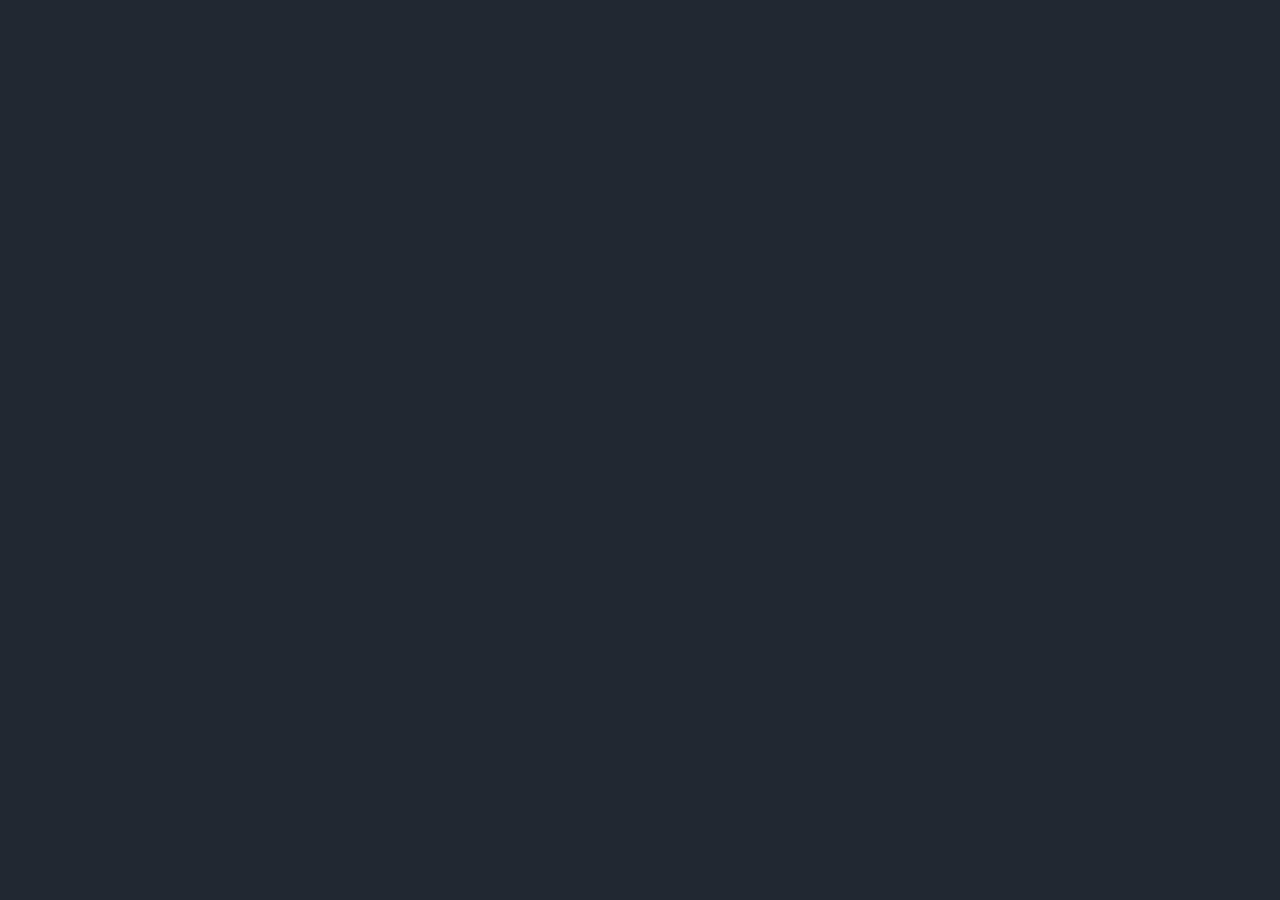
==== commit 7db32a65: "Create initial portfolio website with responsive design and interactive features Co-authored-by: ahm" ====
--- a/ahmad-allawi-portfolio.html
+++ b/ahmad-allawi-portfolio.html
@@ -1,1006 +1,1574 @@
 <!DOCTYPE html>
 <html lang="en">
 <head>
-  <!--
-    README (inline, brief)
-    Title: Ahmad Allawi – Creative Frontend Developer (Single-file Portfolio)
+    <meta charset="UTF-8">
+    <meta name="viewport" content="width=device-width, initial-scale=1.0">
+    <title>Ahmad Allawi - Creative Frontend Developer</title>
+    <meta name="description" content="Ahmad Allawi is a creative frontend developer specializing in modern web applications, performance optimization, and exceptional user experiences.">
+    
+    <!-- Preload critical resources -->
+    <link rel="preconnect" href="https://fonts.googleapis.com">
+    <link rel="preconnect" href="https://fonts.gstatic.com" crossorigin>
+    
+    <!-- Google Fonts -->
+    <link href="https://fonts.googleapis.com/css2?family=Inter:wght@300;400;500;600;700;800&family=Playfair+Display:wght@400;500;600;700&display=swap" rel="stylesheet">
+    
+    <!-- Feather Icons -->
+    <script src="https://unpkg.com/feather-icons"></script>
+    
+    <style>
+        /* CSS Variables */
+        :root {
+            /* Colors */
+            --bg-primary: #222831;
+            --bg-secondary: #393E46;
+            --accent: #00ADB5;
+            --text-primary: #EEEEEE;
+            --text-secondary: rgba(238, 238, 238, 0.75);
+            
+            /* Spacing Scale (4px base) */
+            --space-1: 4px;
+            --space-2: 8px;
+            --space-3: 12px;
+            --space-4: 16px;
+            --space-6: 24px;
+            --space-8: 32px;
+            --space-12: 48px;
+            --space-16: 64px;
+            --space-24: 96px;
+            --space-32: 128px;
+            
+            /* Typography Scale (1.25 ratio) */
+            --text-xs: 0.75rem;    /* 12px */
+            --text-sm: 0.875rem;   /* 14px */
+            --text-base: 1rem;     /* 16px */
+            --text-lg: 1.125rem;   /* 18px */
+            --text-xl: 1.25rem;    /* 20px */
+            --text-2xl: 1.5rem;    /* 24px */
+            --text-3xl: 1.875rem;  /* 30px */
+            --text-4xl: 2.25rem;   /* 36px */
+            --text-5xl: 3rem;      /* 48px */
+            --text-6xl: 3.75rem;   /* 60px */
+            
+            /* Animation Durations */
+            --duration-fast: 120ms;
+            --duration-medium: 240ms;
+            --duration-slow: 420ms;
+            
+            /* Easing Curves */
+            --ease-out: cubic-bezier(0.22, 0.88, 0.35, 1);
+            --ease-in: cubic-bezier(0.55, 0.055, 0.675, 0.19);
+            --ease-in-out: cubic-bezier(0.645, 0.045, 0.355, 1);
+            
+            /* Shadows */
+            --shadow-sm: 0 1px 2px 0 rgba(0, 0, 0, 0.05);
+            --shadow-md: 0 4px 6px -1px rgba(0, 0, 0, 0.1), 0 2px 4px -1px rgba(0, 0, 0, 0.06);
+            --shadow-lg: 0 10px 15px -3px rgba(0, 0, 0, 0.1), 0 4px 6px -2px rgba(0, 0, 0, 0.05);
+            --shadow-xl: 0 20px 25px -5px rgba(0, 0, 0, 0.1), 0 10px 10px -5px rgba(0, 0, 0, 0.04);
+            --shadow-dark: 0 25px 50px -12px rgba(0, 0, 0, 0.25);
+        }
+        
+        /* Reset and Base Styles */
+        * {
+            margin: 0;
+            padding: 0;
+            box-sizing: border-box;
+        }
+        
+        html {
+            scroll-behavior: smooth;
+        }
+        
+        body {
+            font-family: 'Inter', -apple-system, BlinkMacSystemFont, 'Segoe UI', Roboto, sans-serif;
+            background-color: var(--bg-primary);
+            color: var(--text-primary);
+            line-height: 1.6;
+            font-size: var(--text-base);
+            overflow-x: hidden;
+        }
+        
+        /* Skip to main content link */
+        .skip-link {
+            position: absolute;
+            top: -40px;
+            left: 6px;
+            background: var(--accent);
+            color: var(--bg-primary);
+            padding: 8px;
+            text-decoration: none;
+            border-radius: 4px;
+            z-index: 10000;
+            transition: top var(--duration-fast) var(--ease-out);
+        }
+        
+        .skip-link:focus {
+            top: 6px;
+        }
+        
+        /* Typography */
+        h1, h2, h3, h4, h5, h6 {
+            font-family: 'Playfair Display', Georgia, serif;
+            line-height: 1.2;
+            letter-spacing: -0.02em;
+            font-weight: 600;
+        }
+        
+        h1 { font-size: var(--text-6xl); }
+        h2 { font-size: var(--text-5xl); }
+        h3 { font-size: var(--text-4xl); }
+        h4 { font-size: var(--text-3xl); }
+        h5 { font-size: var(--text-2xl); }
+        h6 { font-size: var(--text-xl); }
+        
+        p {
+            margin-bottom: var(--space-4);
+            color: var(--text-secondary);
+        }
+        
+        a {
+            color: var(--accent);
+            text-decoration: none;
+            transition: color var(--duration-fast) var(--ease-out);
+        }
+        
+        a:hover {
+            color: var(--text-primary);
+        }
+        
+        /* Container */
+        .container {
+            max-width: 1200px;
+            margin: 0 auto;
+            padding: 0 var(--space-4);
+        }
+        
+        /* Button Styles */
+        .btn {
+            display: inline-flex;
+            align-items: center;
+            gap: var(--space-2);
+            padding: var(--space-3) var(--space-6);
+            border: none;
+            border-radius: 8px;
+            font-weight: 500;
+            text-decoration: none;
+            cursor: pointer;
+            transition: all var(--duration-fast) var(--ease-out);
+            font-size: var(--text-base);
+        }
+        
+        .btn-primary {
+            background: var(--accent);
+            color: var(--bg-primary);
+        }
+        
+        .btn-primary:hover {
+            background: var(--text-primary);
+            transform: translateY(-2px);
+            box-shadow: var(--shadow-lg);
+        }
+        
+        .btn-secondary {
+            background: transparent;
+            color: var(--text-primary);
+            border: 2px solid var(--text-secondary);
+        }
+        
+        .btn-secondary:hover {
+            border-color: var(--accent);
+            color: var(--accent);
+        }
+        
+        /* Header */
+        .header {
+            position: fixed;
+            top: 0;
+            left: 0;
+            right: 0;
+            z-index: 1000;
+            background: rgba(34, 40, 49, 0.95);
+            backdrop-filter: blur(10px);
+            border-bottom: 1px solid var(--bg-secondary);
+            transition: all var(--duration-medium) var(--ease-out);
+        }
+        
+        .header.scrolled {
+            background: rgba(34, 40, 49, 0.98);
+            box-shadow: var(--shadow-dark);
+        }
+        
+        .header-content {
+            display: flex;
+            justify-content: space-between;
+            align-items: center;
+            padding: var(--space-4) 0;
+        }
+        
+        .logo {
+            font-family: 'Playfair Display', Georgia, serif;
+            font-size: var(--text-2xl);
+            font-weight: 700;
+            color: var(--text-primary);
+        }
+        
+        .nav {
+            display: flex;
+            gap: var(--space-8);
+        }
+        
+        .nav-link {
+            color: var(--text-secondary);
+            font-weight: 500;
+            transition: color var(--duration-fast) var(--ease-out);
+            position: relative;
+        }
+        
+        .nav-link:hover,
+        .nav-link:focus {
+            color: var(--text-primary);
+        }
+        
+        .nav-link::after {
+            content: '';
+            position: absolute;
+            bottom: -4px;
+            left: 0;
+            width: 0;
+            height: 2px;
+            background: var(--accent);
+            transition: width var(--duration-fast) var(--ease-out);
+        }
+        
+        .nav-link:hover::after,
+        .nav-link:focus::after {
+            width: 100%;
+        }
+        
+        .mobile-menu-toggle {
+            display: none;
+            background: none;
+            border: none;
+            color: var(--text-primary);
+            cursor: pointer;
+            padding: var(--space-2);
+        }
+        
+        /* Mobile Navigation */
+        .mobile-nav {
+            display: none;
+            position: fixed;
+            top: 0;
+            left: 0;
+            right: 0;
+            bottom: 0;
+            background: var(--bg-primary);
+            z-index: 999;
+            padding: var(--space-24) var(--space-4);
+        }
+        
+        .mobile-nav.active {
+            display: flex;
+            flex-direction: column;
+            gap: var(--space-8);
+        }
+        
+        .mobile-nav .nav-link {
+            font-size: var(--text-2xl);
+            padding: var(--space-4) 0;
+            border-bottom: 1px solid var(--bg-secondary);
+        }
+        
+        /* Responsive Design */
+        @media (max-width: 768px) {
+            .nav {
+                display: none;
+            }
+            
+            .mobile-menu-toggle {
+                display: block;
+            }
+            
+            .container {
+                padding: 0 var(--space-4);
+            }
+            
+            h1 { font-size: var(--text-4xl); }
+            h2 { font-size: var(--text-3xl); }
+            h3 { font-size: var(--text-2xl); }
+        }
+        
+        @media (max-width: 480px) {
+            .container {
+                padding: 0 var(--space-3);
+            }
+            
+            h1 { font-size: var(--text-3xl); }
+            h2 { font-size: var(--text-2xl); }
+        }
+        
+        /* Reduced Motion */
+        @media (prefers-reduced-motion: reduce) {
+            * {
+                animation-duration: 0.01ms !important;
+                animation-iteration-count: 1 !important;
+                transition-duration: 0.01ms !important;
+            }
+            
+            .btn:hover {
+                transform: none;
+            }
+        }
 
-    How to customize:
-    - Search for "REPLACE:" comments to swap text, images, links, and metrics.
-    - Colors: adjust CSS variables in :root (colors, spacing, radii, shadows, animation tokens).
-    - Fonts: Optional Google Fonts (Inter, Playfair Display). Works with system fonts if blocked.
-    - Images: Replace SVG placeholders or set real images via data-src/srcset. Keep alt text accurate.
-
-    Testing:
-    - Open this file directly in a browser (no build needed). For local server: `python3 -m http.server 8000` then open http://localhost:8000/ahmad-allawi-portfolio.html
-    - Lighthouse (headless):
-      npx lighthouse http://localhost:8000/ahmad-allawi-portfolio.html --chrome-flags="--headless" --output html --output-path=report.html
-    - Mobile testing: use Chrome DevTools device emulation; test breakpoints 360, 412, 768, 1024, 1280.
-
-    Known caveats and graceful degradations:
-    - Fonts/CDNs optional: Falls back to system fonts/icons if blocked.
-    - Animations: Respect prefers-reduced-motion; non-essential effects disabled when enabled.
-    - AOS optional: If blocked, a tiny IntersectionObserver fallback runs; if JS disabled, content is visible (no reveal).
-    - Modals: Enhanced with <dialog>. Without JS, projects link to in-page <details> sections.
-
-    QA checklist (at end of file, in comment) outlines acceptance criteria.
-  -->
-  <meta charset="utf-8" />
-  <meta name="viewport" content="width=device-width, initial-scale=1" />
-  <meta http-equiv="X-UA-Compatible" content="IE=edge" />
-  <title>Ahmad Allawi – Creative Frontend Developer</title>
-  <meta name="description" content="Portfolio of Ahmad Allawi, Creative Frontend Developer. UI engineering, accessibility, performance, and delightful UX."> 
-  <meta name="theme-color" content="#222831" />
-
-  <!-- Open Graph / Twitter -->
-  <meta property="og:title" content="Ahmad Allawi – Creative Frontend Developer">
-  <meta property="og:description" content="A museum-piece of modern frontend craft: accessible, fast, and elegant.">
-  <meta property="og:type" content="website">
-  <meta property="og:url" content="https://example.com"> <!-- REPLACE: canonical URL if hosted -->
-  <meta property="og:image" content="data:image/svg+xml,%3Csvg xmlns='http://www.w3.org/2000/svg' width='1200' height='630'%3E%3Crect width='100%25' height='100%25' fill='%23222831'/%3E%3Ctext x='50%25' y='52%25' dominant-baseline='middle' text-anchor='middle' fill='%23EEEEEE' font-family='system-ui,Inter,Arial' font-size='54'%3EAhmad Allawi%3C/text%3E%3C/svg%3E">
-  <meta name="twitter:card" content="summary_large_image">
-
-  <!-- JSON-LD schema.org Person -->
-  <script type="application/ld+json">
-  {
-    "@context": "https://schema.org",
-    "@type": "Person",
-    "name": "Ahmad Allawi",
-    "jobTitle": "Creative Frontend Developer",
-    "url": "https://example.com",
-    "email": "mailto:placeholder@email.com",
-    "sameAs": [
-      "https://github.com/username", /* REPLACE */
-      "https://www.linkedin.com/in/username/" /* REPLACE */
-    ]
-  }
-  </script>
-
-  <!-- Optional fonts (graceful fallback to system stack if blocked) -->
-  <link rel="preconnect" href="https://fonts.googleapis.com" crossorigin>
-  <link rel="preconnect" href="https://fonts.gstatic.com" crossorigin>
-  <link href="https://fonts.googleapis.com/css2?family=Inter:wght@300;400;500;600;700;800&family=Playfair+Display:wght@600;700;800&display=swap" rel="stylesheet" as="style" onload="this.media='all'" media="print">
-  <noscript>
-    <link href="https://fonts.googleapis.com/css2?family=Inter:wght@300;400;500;600;700;800&family=Playfair+Display:wght@600;700;800&display=swap" rel="stylesheet">
-  </noscript>
-
-  <!-- Optional AOS for scroll-reveal (with graceful fallback) -->
-  <link rel="preload" href="https://unpkg.com/aos@2.3.4/dist/aos.css" as="style" onload="this.rel='stylesheet'">
-  <noscript>
-    <link rel="stylesheet" href="https://unpkg.com/aos@2.3.4/dist/aos.css">
-  </noscript>
-
-  <style>
-    /*
-      Core Design System
-      - Colors, typography, spacing, radii, shadows, animation tokens
-    */
-    :root {
-      /* Colors (exact spec) */
-      --bg-primary: #222831;
-      --bg-secondary: #393E46;
-      --accent: #00ADB5;
-      --text-primary: #EEEEEE;
-      --text-secondary: rgba(238,238,238,0.75);
-
-      /* Tokens */
-      --container-max: 1200px;
-      --radius-xl: 20px;
-      --radius-2xl: 28px;
-      --radius-pill: 999px;
-
-      /* Spacing scale (4px base) */
-      --sp-4: 4px;  --sp-8: 8px;  --sp-12: 12px; --sp-16: 16px; --sp-24: 24px; --sp-32: 32px;
-      --sp-48: 48px; --sp-64: 64px; --sp-96: 96px; --sp-128: 128px;
-
-      /* Typography */
-      --font-sans: Inter, ui-sans-serif, system-ui, -apple-system, Segoe UI, Roboto, Helvetica, Arial, "Apple Color Emoji", "Segoe UI Emoji";
-      --font-serif: "Playfair Display", ui-serif, Georgia, Cambria, "Times New Roman", Times, serif;
-      --leading-body: 1.6; /* body */
-      --leading-head: 1.2; /* headings */
-      --tracking-head: 0.2px;
-
-      /* Modular scale (1.25) base ~16 */
-      --fs-100: 0.8rem;
-      --fs-200: 0.9rem;
-      --fs-300: 1rem;     /* body */
-      --fs-400: 1.25rem;  /* h6 */
-      --fs-500: 1.563rem; /* h5 */
-      --fs-600: 1.953rem; /* h4 */
-      --fs-700: 2.441rem; /* h3 */
-      --fs-800: 3.052rem; /* h2 */
-      --fs-900: 3.815rem; /* h1 */
-
-      /* Motion tokens */
-      --dur-fast: 120ms;
-      --dur-med: 240ms;
-      --dur-slow: 420ms;
-      --ease-emph: cubic-bezier(.22,.88,.35,1);
-      --ease-std: cubic-bezier(.2,.6,.2,1);
-
-      /* Shadows */
-      --shadow-sm: 0 2px 6px rgba(0,0,0,0.25);
-      --shadow-md: 0 8px 20px rgba(0,0,0,0.35);
-      --shadow-lg: 0 16px 40px rgba(0,0,0,0.45);
-      --shadow-inset: inset 0 1px 0 rgba(255,255,255,0.04);
-
-      /* Borders */
-      --hairline: 1px solid rgba(255,255,255,0.06);
-    }
-
-    @media (min-width: 768px) {
-      :root { --fs-900: 4.5rem; --fs-800: 3.4rem; }
-    }
-
-    * { box-sizing: border-box; }
-    html { scroll-behavior: smooth; }
-    html:focus-within { scroll-behavior: smooth; }
-
-    body {
-      margin: 0;
-      color: var(--text-primary);
-      background: var(--bg-primary);
-      font: 400 var(--fs-300)/var(--leading-body) var(--font-sans);
-      -webkit-font-smoothing: antialiased;
-      -moz-osx-font-smoothing: grayscale;
-      text-rendering: optimizeLegibility;
-    }
-
-    a { color: var(--accent); text-decoration: none; }
-    a:hover { text-decoration: underline; }
-
-    img { max-width: 100%; height: auto; display: block; }
-
-    /* Utilities */
-    .container { width: min(100% - 32px, var(--container-max)); margin-inline: auto; }
-    .section { padding-block: 60px; }
-    @media (min-width: 768px) { .section { padding-block: 80px; } }
-    @media (min-width: 1024px) { .section { padding-block: 120px; } }
-
-    .eyebrow { color: var(--text-secondary); font-size: var(--fs-200); letter-spacing: 1px; text-transform: uppercase; }
-
-    .btn { display: inline-flex; align-items: center; gap: 10px; border-radius: var(--radius-pill); padding: 12px 18px; font-weight: 600; border: 1px solid transparent; transition: transform var(--dur-fast) var(--ease-emph), box-shadow var(--dur-fast) var(--ease-std), background var(--dur-fast) var(--ease-std); }
-    .btn:focus-visible { outline: 2px solid transparent; box-shadow: 0 0 0 3px rgba(0,173,181,0.6); }
-    .btn-primary { background: var(--accent); color: #001315; }
-    .btn-primary:hover { transform: translateY(-1px); box-shadow: var(--shadow-md); }
-    .btn-secondary { background: transparent; border-color: rgba(255,255,255,0.2); color: var(--text-primary); }
-    .btn-secondary:hover { background: rgba(255,255,255,0.04); }
-
-    .chip { display:inline-block; padding: 6px 10px; border-radius: 999px; background: rgba(255,255,255,0.06); border: 1px solid rgba(255,255,255,0.08); font-size: var(--fs-200); color: var(--text-secondary); }
-
-    /* Skip link */
-    .skip-link { position: absolute; left: -999px; top: auto; width: 1px; height: 1px; overflow: hidden; }
-    .skip-link:focus { position: fixed; left: 12px; top: 12px; width: auto; height: auto; padding: 10px 14px; background: var(--accent); color: #001315; border-radius: var(--radius-pill); z-index: 9999; }
-
-    /* Header */
-    header.site-header { position: sticky; top: 0; z-index: 1000; backdrop-filter: saturate(140%) blur(10px); background: rgba(34,40,49,0.7); border-bottom: var(--hairline); }
-    .nav-wrap { display: grid; grid-template-columns: auto 1fr auto; align-items: center; gap: 16px; padding: 12px 0; }
-    .brand { font-family: var(--font-serif); letter-spacing: 0.3px; font-weight: 700; }
-
-    /* Responsive nav using <details> progressive disclosure */
-    details.nav { position: relative; }
-    details.nav > summary { list-style: none; cursor: pointer; border: 1px solid rgba(255,255,255,0.14); border-radius: var(--radius-pill); padding: 8px 12px; display: inline-flex; align-items: center; gap: 8px; color: var(--text-primary); background: rgba(255,255,255,0.03); user-select: none; }
-    details.nav > summary::-webkit-details-marker { display: none; }
-    .hamburger { width: 20px; height: 14px; position: relative; display: inline-block; }
-    .hamburger span { position: absolute; left: 0; width: 100%; height: 2px; background: var(--text-primary); transition: transform var(--dur-fast) var(--ease-std), opacity var(--dur-fast) var(--ease-std); }
-    .hamburger span:nth-child(1) { top: 0; }
-    .hamburger span:nth-child(2) { top: 6px; }
-    .hamburger span:nth-child(3) { top: 12px; }
-    details[open] .hamburger span:nth-child(1) { transform: translateY(6px) rotate(45deg); }
-    details[open] .hamburger span:nth-child(2) { opacity: 0; }
-    details[open] .hamburger span:nth-child(3) { transform: translateY(-6px) rotate(-45deg); }
-
-    nav.menu { display: flex; gap: 16px; align-items: center; }
-    nav.menu a { color: var(--text-secondary); padding: 8px 12px; border-radius: var(--radius-pill); }
-    nav.menu a:focus-visible, nav.menu a:hover { background: rgba(255,255,255,0.06); color: var(--text-primary); text-decoration: none; }
-
-    /* Off-canvas panel on small screens */
-    .panel { position: fixed; inset: 60px 12px auto 12px; background: rgba(57,62,70,0.95); border: var(--hairline); border-radius: var(--radius-2xl); box-shadow: var(--shadow-lg); padding: 16px; transform-origin: top right; transform: scale(0.98) translateY(-6px); opacity: 0; pointer-events: none; transition: opacity var(--dur-fast) var(--ease-std), transform var(--dur-fast) var(--ease-std); }
-    details[open] .panel { opacity: 1; transform: none; pointer-events: auto; }
-
-    @media (min-width: 1024px) {
-      details.nav { display: contents; }
-      details.nav > summary { display: none; }
-      .panel { position: static; inset: auto; transform: none; opacity: 1; pointer-events: auto; background: transparent; border: 0; box-shadow: none; padding: 0; }
-      nav.menu { justify-content: end; }
-    }
-
-    /* Hero */
-    .hero { position: relative; min-height: 100svh; display: grid; align-items: center; }
-    .hero-grid { display: grid; gap: 32px; align-items: center; }
-    @media (min-width: 1024px) { .hero-grid { grid-template-columns: 1.1fr 0.9fr; gap: 48px; } }
-    .hero h1 { font-family: var(--font-serif); font-weight: 800; line-height: var(--leading-head); font-size: var(--fs-900); letter-spacing: var(--tracking-head); margin: 0 0 12px; }
-    .hero p { color: var(--text-secondary); font-size: var(--fs-400); }
-    .cta-row { display: flex; gap: 12px; flex-wrap: wrap; margin-top: 24px; }
-
-    /* Animated gradient mesh background */
-    .mesh { position: absolute; inset: 0; z-index: -1; overflow: hidden; }
-    .blob { position: absolute; width: 60vmax; height: 60vmax; filter: blur(60px); opacity: 0.35; border-radius: 50%; mix-blend-mode: screen; }
-    .b1 { background: radial-gradient(closest-side, #1e2630, transparent 60%); left: -10%; top: -20%; animation: float1 18s var(--ease-std) infinite alternate; }
-    .b2 { background: radial-gradient(closest-side, #3a4451, transparent 60%); right: -10%; bottom: -20%; animation: float2 22s var(--ease-std) infinite alternate; }
-    .b3 { background: radial-gradient(closest-side, #00ADB5, transparent 60%); left: 30%; bottom: -10%; opacity: 0.25; animation: float3 26s var(--ease-std) infinite alternate; }
-    @keyframes float1 { from { transform: translate3d(0,0,0) } to { transform: translate3d(5%, -3%, 0) } }
-    @keyframes float2 { from { transform: translate3d(0,0,0) } to { transform: translate3d(-4%, 5%, 0) } }
-    @keyframes float3 { from { transform: translate3d(0,0,0) } to { transform: translate3d(3%, -6%, 0) } }
-
-    .device {
-      position: relative; aspect-ratio: 4/3; border-radius: 24px; background: linear-gradient(180deg, rgba(255,255,255,0.06), rgba(255,255,255,0.02)); border: var(--hairline); box-shadow: var(--shadow-md); overflow: hidden;
-    }
-    .device .bezel { position: absolute; inset: 12px; border-radius: 20px; background: #0f1217; border: 1px solid rgba(255,255,255,0.06); display: grid; place-items: center; }
-    .device .portrait { width: 120px; height: 120px; border-radius: 50%; border: 3px solid rgba(255,255,255,0.12); background: radial-gradient(circle at 30% 30%, #2b313b, #0f1217); display: grid; place-items: center; color: var(--text-secondary); font-weight: 600; }
-
-    /* About */
-    .about-grid { display: grid; gap: 24px; align-items: start; }
-    @media (min-width: 1024px) { .about-grid { grid-template-columns: 1fr 1.2fr; gap: 48px; } }
-    .card { background: rgba(255,255,255,0.04); border: var(--hairline); border-radius: var(--radius-2xl); box-shadow: var(--shadow-sm); }
-    .card:hover { box-shadow: var(--shadow-md); }
-    .card-padding { padding: 24px; }
-
-    .skills-circles { display: grid; grid-template-columns: repeat(2, minmax(120px,1fr)); gap: 16px; }
-    @media (min-width: 480px) { .skills-circles { grid-template-columns: repeat(3, minmax(120px,1fr)); } }
-
-    .meter { display: grid; place-items: center; gap: 8px; text-align: center; }
-    .meter svg { width: 120px; height: 120px; }
-    .meter .label { font-weight: 600; font-size: var(--fs-200); color: var(--text-secondary); }
-
-    /* Experience timeline */
-    .timeline { position: relative; margin-top: 24px; }
-    .timeline::before { content: ""; position: absolute; left: 10px; top: 0; bottom: 0; width: 2px; background: linear-gradient(var(--accent), rgba(0,173,181,0.1)); border-radius: 1px; opacity: 0.5; }
-    .tl-item { position: relative; display: grid; grid-template-columns: 24px 1fr; gap: 16px; padding: 16px 0; }
-    .tl-dot { width: 20px; height: 20px; border-radius: 50%; background: var(--bg-secondary); border: 2px solid var(--accent); box-shadow: 0 0 0 3px rgba(0,173,181,0.2); margin-top: 4px; }
-    .tl-card { background: rgba(255,255,255,0.04); border: var(--hairline); border-radius: var(--radius-xl); padding: 16px; transition: transform var(--dur-fast) var(--ease-emph), box-shadow var(--dur-fast) var(--ease-std); }
-    .tl-card:hover, .tl-card:focus-within { transform: translateY(-2px); box-shadow: var(--shadow-md); }
-    .company { display: flex; align-items: center; gap: 10px; color: var(--text-secondary); }
-    .company .logo { width: 28px; height: 28px; border-radius: 6px; background: linear-gradient(135deg, #5aabb0, #3a4451); filter: grayscale(1); transition: filter var(--dur-fast) var(--ease-std); }
-    .tl-card:hover .logo, .tl-card:focus-within .logo { filter: grayscale(0) saturate(1.2) drop-shadow(0 2px 6px rgba(0,173,181,0.35)); }
-
-    /* Skills filterable grid */
-    .filters { display: flex; flex-wrap: wrap; gap: 8px; margin-bottom: 16px; }
-    .filter-btn { cursor: pointer; padding: 8px 12px; border-radius: var(--radius-pill); border: 1px solid rgba(255,255,255,0.14); background: rgba(255,255,255,0.03); color: var(--text-secondary); font-weight: 600; }
-    .filter-btn[aria-pressed="true"] { background: var(--accent); color: #001315; border-color: transparent; }
-    .skills-grid { display: grid; grid-template-columns: repeat(1, minmax(0,1fr)); gap: 12px; }
-    @media (min-width: 640px) { .skills-grid { grid-template-columns: repeat(2, minmax(0,1fr)); } }
-    @media (min-width: 1024px) { .skills-grid { grid-template-columns: repeat(4, minmax(0,1fr)); } }
-    .skill-card { padding: 16px; border-radius: var(--radius-xl); background: rgba(255,255,255,0.04); border: var(--hairline); display: grid; gap: 8px; will-change: transform; transition: transform var(--dur-fast) var(--ease-emph), box-shadow var(--dur-fast) var(--ease-std); }
-    .skill-card:hover { transform: translate3d(0,-4px,0) rotateX(1deg); box-shadow: var(--shadow-md); }
-    .skill-meta { display: flex; align-items: center; justify-content: space-between; gap: 8px; color: var(--text-secondary); font-size: var(--fs-200); }
-    .progress { height: 6px; background: rgba(255,255,255,0.08); border-radius: 6px; overflow: hidden; }
-    .progress > span { display: block; height: 100%; background: linear-gradient(90deg, var(--accent), #5fe4ea); width: var(--val, 60%); }
-
-    /* Projects masonry */
-    .masonry { column-count: 1; column-gap: 12px; }
-    @media (min-width: 640px) { .masonry { column-count: 2; } }
-    @media (min-width: 1024px) { .masonry { column-count: 3; } }
-    .project-card { break-inside: avoid; display: block; background: rgba(255,255,255,0.04); border: var(--hairline); border-radius: var(--radius-2xl); overflow: hidden; margin-bottom: 12px; box-shadow: var(--shadow-sm); transition: transform var(--dur-fast) var(--ease-emph), box-shadow var(--dur-fast) var(--ease-std); }
-    .project-card:hover { transform: translateY(-4px); box-shadow: var(--shadow-md); }
-    .project-media { position: relative; overflow: hidden; }
-    .project-media img { width: 100%; height: auto; display: block; filter: saturate(0.9) contrast(1.05); }
-    .overlay { position: absolute; inset: 0; background: rgba(0,173,181,0.20); opacity: 0; transition: opacity var(--dur-fast) var(--ease-std); display: grid; place-items: center; text-align: center; }
-    .project-card:hover .overlay { opacity: 1; }
-    .project-body { padding: 16px; display: grid; gap: 8px; }
-    .tags { display: flex; gap: 6px; flex-wrap: wrap; }
-
-    /* Modal via <dialog> enhancement */
-    dialog.project-modal { border: 0; border-radius: 18px; padding: 0; background: rgba(57,62,70,0.98); color: var(--text-primary); box-shadow: var(--shadow-lg); width: min(920px, 96vw); }
-    @starting-style { dialog.project-modal[open] { opacity: 0; transform: translateY(12px) scale(0.98); } }
-    dialog.project-modal[open] { opacity: 1; transform: none; transition: opacity var(--dur-med) var(--ease-emph), transform var(--dur-med) var(--ease-emph); }
-    .modal-header { display: flex; justify-content: space-between; align-items: center; padding: 12px 16px; border-bottom: var(--hairline); position: sticky; top: 0; background: rgba(57,62,70,0.98); backdrop-filter: blur(6px); z-index: 2; }
-    .modal-body { padding: 16px; display: grid; gap: 12px; }
-    .icon-btn { border: 0; background: transparent; color: var(--text-secondary); padding: 8px; border-radius: 10px; cursor: pointer; }
-    .icon-btn:hover, .icon-btn:focus-visible { background: rgba(255,255,255,0.06); color: var(--text-primary); }
-
-    /* Testimonials (scroll-snap carousel) */
-    .testimonials { display: grid; gap: 16px; }
-    .snap-row { display: grid; grid-auto-flow: column; grid-auto-columns: 80%; gap: 12px; overflow-x: auto; scroll-snap-type: x mandatory; padding-bottom: 6px; }
-    @media (min-width: 768px) { .snap-row { grid-auto-columns: 40%; } }
-    .quote { scroll-snap-align: start; background: rgba(255,255,255,0.04); border: var(--hairline); border-radius: var(--radius-2xl); padding: 16px; }
-
-    /* Contact */
-    form.contact { display: grid; gap: 12px; }
-    .field { position: relative; }
-    .field input, .field textarea { width: 100%; color: var(--text-primary); background: rgba(255,255,255,0.04); border: 1px solid rgba(255,255,255,0.14); border-radius: 12px; padding: 16px 14px; font: inherit; resize: vertical; min-height: 48px; }
-    .field label { position: absolute; left: 12px; top: 10px; font-size: var(--fs-200); color: var(--text-secondary); transition: transform var(--dur-fast) var(--ease-std), color var(--dur-fast) var(--ease-std); background: transparent; pointer-events: none; }
-    .field input:focus + label, .field input:not(:placeholder-shown) + label,
-    .field textarea:focus + label, .field textarea:not(:placeholder-shown) + label { transform: translateY(-14px) scale(0.9); color: var(--accent); background: transparent; }
-    .help { font-size: var(--fs-100); color: var(--text-secondary); }
-    .error { color: #ffb4b4; }
-
-    /* Footer */
-    footer { border-top: var(--hairline); padding: 24px 0; color: var(--text-secondary); }
-
-    /* Focus styles */
-    :focus-visible { outline: 2px solid transparent; box-shadow: 0 0 0 3px rgba(0,173,181,0.6); border-radius: 8px; }
-
-    /* Reduced motion */
-    @media (prefers-reduced-motion: reduce) {
-      * { animation: none !important; transition: none !important; }
-    }
-
-    /* AOS fallback classes */
-    [data-reveal] { opacity: 0; transform: translateY(8px); }
-    .revealed { opacity: 1 !important; transform: none !important; transition: opacity var(--dur-med) var(--ease-std), transform var(--dur-med) var(--ease-emph); }
-  </style>
-</head>
-<body>
-  <a class="skip-link" href="#main">Skip to main content</a>
-
-  <header class="site-header" role="banner">
-    <div class="container nav-wrap">
-      <div class="brand" aria-label="Site identity">Ahmad Allawi</div>
-      <div class="spacer"></div>
-      <details class="nav" role="navigation" aria-label="Primary" id="nav">
-        <summary aria-label="Open navigation" aria-controls="menu" aria-expanded="false">
-          <span class="hamburger" aria-hidden="true"><span></span><span></span><span></span></span>
-          <span class="sr-only">Menu</span>
-        </summary>
-        <div class="panel" id="menu">
-          <nav class="menu" aria-label="In-page links">
-            <a href="#home">Home</a>
-            <a href="#about">About</a>
-            <a href="#experience">Experience</a>
-            <a href="#skills">Skills</a>
-            <a href="#projects">Projects</a>
-            <a href="#contact">Contact</a>
-          </nav>
-        </div>
-      </details>
-    </div>
-  </header>
-
-  <main id="main" tabindex="-1">
-    <!-- HERO -->
-    <section id="home" class="hero section" aria-labelledby="hero-title">
-      <div class="mesh" aria-hidden="true">
-        <div class="blob b1"></div>
-        <div class="blob b2"></div>
-        <div class="blob b3"></div>
-      </div>
-      <div class="container hero-grid">
-        <div data-reveal>
-          <div class="eyebrow">Creative Frontend Developer</div>
-          <h1 id="hero-title">Crafting interfaces that feel inevitable</h1>
-          <p>
-            <!-- REPLACE: hero intro -->
-            I design and build fast, accessible, and elegant web experiences. My work blends strong visual design with engineering discipline—optimized for real users and measurable impact.
-          </p>
-          <div class="cta-row" role="group" aria-label="Primary actions">
-            <a class="btn btn-primary" href="#contact">Hire Ahmad</a>
-            <a class="btn btn-secondary" href="#cv" id="download-cv">Download Résumé</a>
-          </div>
-        </div>
-        <div data-reveal>
-          <div class="device" aria-hidden="true">
-            <div class="bezel">
-              <div class="portrait" title="Portrait placeholder">AA</div>
-            </div>
-          </div>
-        </div>
-      </div>
-    </section>
-
-    <!-- ABOUT -->
-    <section id="about" class="section" aria-labelledby="about-title">
-      <div class="container about-grid">
-        <div class="card card-padding" data-reveal>
-          <h2 id="about-title" style="margin-top:0">About</h2>
-          <p>
-            <!-- REPLACE: bio paragraph 1 -->
-            I'm Ahmad Allawi, a frontend developer focused on creating performant, accessible, and delightful products. My approach combines thoughtful design, robust architecture, and a relentless pursuit of polish.
-          </p>
-          <p>
-            <!-- REPLACE: bio paragraph 2 -->
-            Across startups and enterprise teams, I've shipped design systems, complex dashboards, and high-traffic web apps—consistently raising Lighthouse scores and user satisfaction.
-          </p>
-          <div class="tags" aria-label="Quick facts">
-            <span class="chip">Location: <!-- REPLACE: location -->[Your City, Country]</span>
-            <span class="chip">Years Experience: 6+</span>
-            <span class="chip">Projects Shipped: 35+</span>
-          </div>
-          <div class="cta-row">
-            <a class="btn btn-primary" href="#contact">Let's build</a>
-            <a class="btn btn-secondary" href="#cv">Download CV</a>
-          </div>
-        </div>
-        <div class="card card-padding" data-reveal>
-          <h3 style="margin-top:0">Skill indicators</h3>
-          <div class="skills-circles" role="list">
-            <!-- Accessible SVG meters with text fallbacks -->
-            <div class="meter" role="listitem">
-              <svg viewBox="0 0 120 120" aria-label="JavaScript proficiency 90%" role="img">
-                <circle cx="60" cy="60" r="50" fill="none" stroke="rgba(255,255,255,0.08)" stroke-width="10"/>
-                <circle cx="60" cy="60" r="50" fill="none" stroke="var(--accent)" stroke-width="10" stroke-linecap="round" stroke-dasharray="314" stroke-dashoffset="31"/>
-                <text x="50%" y="50%" dominant-baseline="middle" text-anchor="middle" fill="var(--text-primary)" font-size="16" font-weight="700">90%</text>
-              </svg>
-              <div class="label">JavaScript</div>
-            </div>
-            <div class="meter" role="listitem">
-              <svg viewBox="0 0 120 120" aria-label="CSS proficiency 95%" role="img">
-                <circle cx="60" cy="60" r="50" fill="none" stroke="rgba(255,255,255,0.08)" stroke-width="10"/>
-                <circle cx="60" cy="60" r="50" fill="none" stroke="var(--accent)" stroke-width="10" stroke-linecap="round" stroke-dasharray="314" stroke-dashoffset="16"/>
-                <text x="50%" y="50%" dominant-baseline="middle" text-anchor="middle" fill="var(--text-primary)" font-size="16" font-weight="700">95%</text>
-              </svg>
-              <div class="label">CSS</div>
-            </div>
-            <div class="meter" role="listitem">
-              <svg viewBox="0 0 120 120" aria-label="Accessibility proficiency 90%" role="img">
-                <circle cx="60" cy="60" r="50" fill="none" stroke="rgba(255,255,255,0.08)" stroke-width="10"/>
-                <circle cx="60" cy="60" r="50" fill="none" stroke="var(--accent)" stroke-width="10" stroke-linecap="round" stroke-dasharray="314" stroke-dashoffset="31"/>
-                <text x="50%" y="50%" dominant-baseline="middle" text-anchor="middle" fill="var(--text-primary)" font-size="16" font-weight="700">90%</text>
-              </svg>
-              <div class="label">Accessibility</div>
-            </div>
-            <div class="meter" role="listitem">
-              <svg viewBox="0 0 120 120" aria-label="Performance engineering proficiency 92%" role="img">
-                <circle cx="60" cy="60" r="50" fill="none" stroke="rgba(255,255,255,0.08)" stroke-width="10"/>
-                <circle cx="60" cy="60" r="50" fill="none" stroke="var(--accent)" stroke-width="10" stroke-linecap="round" stroke-dasharray="314" stroke-dashoffset="25"/>
-                <text x="50%" y="50%" dominant-baseline="middle" text-anchor="middle" fill="var(--text-primary)" font-size="16" font-weight="700">92%</text>
-              </svg>
-              <div class="label">Performance</div>
-            </div>
-          </div>
-          <noscript>
-            <ul>
-              <li>JavaScript – 90%</li>
-              <li>CSS – 95%</li>
-              <li>Accessibility – 90%</li>
-              <li>Performance – 92%</li>
-            </ul>
-          </noscript>
-        </div>
-        <!-- REPLACE: Résumé section; link this to a hosted PDF or Drive link -->
-        <div id="cv" class="card card-padding" data-reveal>
-          <h3 style="margin-top:0">Résumé</h3>
-          <p>
-            Add a résumé PDF link here: 
-            <a href="#" rel="noopener nofollow">Download PDF</a>
-          </p>
-          <p class="help">If you prefer, link to a Google Drive or Notion page. The top CTAs point to this anchor.</p>
-        </div>
-      </div>
-    </section>
-
-    <!-- EXPERIENCE -->
-    <section id="experience" class="section" aria-labelledby="exp-title">
-      <div class="container">
-        <div class="eyebrow">Experience</div>
-        <h2 id="exp-title" style="margin-top:8px">Selected roles</h2>
-        <div class="timeline" role="list">
-          <!-- Entry 1 -->
-          <div class="tl-item" role="listitem" data-reveal>
-            <div class="tl-dot" aria-hidden="true"></div>
-            <div class="tl-card" tabindex="0">
-              <div class="company"><span class="logo" aria-hidden="true"></span> <!-- REPLACE: company -->AeroStack</div>
-              <h3 style="margin:6px 0 4px">Senior Frontend Engineer</h3>
-              <div class="chip">2022 — Present</div>
-              <ul>
-                <li>Led design system overhaul, cutting UI defects by 43% and speeding feature delivery by 28%.</li>
-                <li>Improved Core Web Vitals to 99/100; LCP reduced from 3.2s to 1.6s on mid-tier devices.</li>
-              </ul>
-            </div>
-          </div>
-          <!-- Entry 2 -->
-          <div class="tl-item" role="listitem" data-reveal>
-            <div class="tl-dot" aria-hidden="true"></div>
-            <div class="tl-card" tabindex="0">
-              <div class="company"><span class="logo" aria-hidden="true"></span> <!-- REPLACE: company -->Northwind Labs</div>
-              <h3 style="margin:6px 0 4px">Frontend Developer</h3>
-              <div class="chip">2019 — 2022</div>
-              <ul>
-                <li>Shipped analytics dashboard used by 50k+ users; achieved 60fps interactions across complex views.</li>
-                <li>Built accessibility testing workflow → 100% automated axe checks on CI.</li>
-              </ul>
-            </div>
-          </div>
-          <!-- Entry 3 -->
-          <div class="tl-item" role="listitem" data-reveal>
-            <div class="tl-dot" aria-hidden="true"></div>
-            <div class="tl-card" tabindex="0">
-              <div class="company"><span class="logo" aria-hidden="true"></span> <!-- REPLACE: company -->BlueGrid</div>
-              <h3 style="margin:6px 0 4px">UI Engineer</h3>
-              <div class="chip">2017 — 2019</div>
-              <ul>
-                <li>Implemented progressive image pipeline → improved FCP by 45% on content-heavy pages.</li>
-                <li>Led component library migration to CSS Grid & custom properties.</li>
-              </ul>
-            </div>
-          </div>
-        </div>
-      </div>
-    </section>
-
-    <!-- SKILLS -->
-    <section id="skills" class="section" aria-labelledby="skills-title">
-      <div class="container">
-        <div class="eyebrow">Skills & Expertise</div>
-        <h2 id="skills-title" style="margin-top:8px">What I work with</h2>
-        <div class="filters" role="group" aria-label="Filter skills">
-          <button class="filter-btn" data-filter="all" aria-pressed="true">All</button>
-          <button class="filter-btn" data-filter="frontend" aria-pressed="false">Frontend</button>
-          <button class="filter-btn" data-filter="styling" aria-pressed="false">Styling</button>
-          <button class="filter-btn" data-filter="tools" aria-pressed="false">Tools</button>
-          <button class="filter-btn" data-filter="backend" aria-pressed="false">Backend</button>
-        </div>
-        <div class="skills-grid" id="skills-grid">
-          <article class="skill-card" data-cat="frontend" aria-label="JavaScript 90%">
-            <div class="skill-meta"><strong>JavaScript (ES6+)</strong><span>90%</span></div>
-            <div class="progress" aria-hidden="true"><span style="--val:90%"></span></div>
-          </article>
-          <article class="skill-card" data-cat="frontend" aria-label="TypeScript 85%">
-            <div class="skill-meta"><strong>TypeScript</strong><span>85%</span></div>
-            <div class="progress" aria-hidden="true"><span style="--val:85%"></span></div>
-          </article>
-          <article class="skill-card" data-cat="styling" aria-label="CSS / SCSS 95%">
-            <div class="skill-meta"><strong>CSS / SCSS</strong><span>95%</span></div>
-            <div class="progress" aria-hidden="true"><span style="--val:95%"></span></div>
-          </article>
-          <article class="skill-card" data-cat="styling" aria-label="Design Systems 90%">
-            <div class="skill-meta"><strong>Design Systems</strong><span>90%</span></div>
-            <div class="progress" aria-hidden="true"><span style="--val:90%"></span></div>
-          </article>
-          <article class="skill-card" data-cat="tools" aria-label="Vite / Webpack 80%">
-            <div class="skill-meta"><strong>Vite / Webpack</strong><span>80%</span></div>
-            <div class="progress" aria-hidden="true"><span style="--val:80%"></span></div>
-          </article>
-          <article class="skill-card" data-cat="tools" aria-label="Testing 85%">
-            <div class="skill-meta"><strong>Testing (Jest, Playwright)</strong><span>85%</span></div>
-            <div class="progress" aria-hidden="true"><span style="--val:85%"></span></div>
-          </article>
-          <article class="skill-card" data-cat="backend" aria-label="Node / APIs 75%">
-            <div class="skill-meta"><strong>Node / APIs</strong><span>75%</span></div>
-            <div class="progress" aria-hidden="true"><span style="--val:75%"></span></div>
-          </article>
-          <article class="skill-card" data-cat="backend" aria-label="Databases 65%">
-            <div class="skill-meta"><strong>Databases</strong><span>65%</span></div>
-            <div class="progress" aria-hidden="true"><span style="--val:65%"></span></div>
-          </article>
-        </div>
-      </div>
-    </section>
-
-    <!-- PROJECTS -->
-    <section id="projects" class="section" aria-labelledby="projects-title">
-      <div class="container">
-        <div class="eyebrow">Projects</div>
-        <h2 id="projects-title" style="margin-top:8px">Selected work</h2>
-        <div class="masonry" id="project-grid">
-          <!-- 6–8 placeholder projects -->
-          <a class="project-card" href="#project-ecommerce" data-project="ecommerce" aria-labelledby="proj1-title">
-            <div class="project-media">
-              <img loading="lazy" alt="E-commerce storefront UI preview" width="640" height="404" srcset="data:image/svg+xml,%3Csvg xmlns='http://www.w3.org/2000/svg' width='640' height='404'%3E%3Crect width='100%25' height='100%25' fill='%23393E46'/%3E%3Ctext x='50%25' y='52%25' dominant-baseline='middle' text-anchor='middle' fill='%23EEEEEE' font-family='system-ui,Segoe UI,Arial' font-size='22'%3EE-commerce%20Storefront%3C/text%3E%3C/svg%3E" src="data:image/svg+xml,%3Csvg xmlns='http://www.w3.org/2000/svg' width='640' height='404'%3E%3Crect width='100%25' height='100%25' fill='%23393E46'/%3E%3C/svg%3E">
-              <div class="overlay"><span class="chip">View details</span></div>
-            </div>
-            <div class="project-body">
-              <strong id="proj1-title">E-commerce Storefront</strong>
-              <div class="tags" aria-label="Tech stack"><span class="chip">Next.js</span><span class="chip">Edge</span><span class="chip">A11y</span></div>
-              <p class="sr-only">Problem: slow LCP; Solution: partial hydration; Result: +32% conversion.</p>
-            </div>
-          </a>
-
-          <a class="project-card" href="#project-saas" data-project="saas" aria-labelledby="proj2-title">
-            <div class="project-media">
-              <img loading="lazy" alt="SaaS analytics dashboard preview" width="640" height="404" srcset="data:image/svg+xml,%3Csvg xmlns='http://www.w3.org/2000/svg' width='640' height='404'%3E%3Crect width='100%25' height='100%25' fill='%23393E46'/%3E%3Ctext x='50%25' y='52%25' dominant-baseline='middle' text-anchor='middle' fill='%23EEEEEE' font-family='system-ui,Segoe UI,Arial' font-size='22'%3ESaaS%20Dashboard%3C/text%3E%3C/svg%3E" src="data:image/svg+xml,%3Csvg xmlns='http://www.w3.org/2000/svg' width='640' height='404'%3E%3Crect width='100%25' height='100%25' fill='%23393E46'/%3E%3C/svg%3E">
-              <div class="overlay"><span class="chip">View details</span></div>
-            </div>
-            <div class="project-body">
-              <strong id="proj2-title">SaaS Analytics Dashboard</strong>
-              <div class="tags" aria-label="Tech stack"><span class="chip">TypeScript</span><span class="chip">WebGL</span><span class="chip">Perf</span></div>
-              <p class="sr-only">Problem: choppy interactions; Solution: render budgeting; Result: 60fps across views.</p>
-            </div>
-          </a>
-
-          <a class="project-card" href="#project-mobile" data-project="mobile" aria-labelledby="proj3-title">
-            <div class="project-media">
-              <img loading="lazy" alt="Mobile app UI preview" width="640" height="404" srcset="data:image/svg+xml,%3Csvg xmlns='http://www.w3.org/2000/svg' width='640' height='404'%3E%3Crect width='100%25' height='100%25' fill='%23393E46'/%3E%3Ctext x='50%25' y='52%25' dominant-baseline='middle' text-anchor='middle' fill='%23EEEEEE' font-family='system-ui,Segoe UI,Arial' font-size='22'%3EMobile%20App%3C/text%3E%3C/svg%3E" src="data:image/svg+xml,%3Csvg xmlns='http://www.w3.org/2000/svg' width='640' height='404'%3E%3Crect width='100%25' height='100%25' fill='%23393E46'/%3E%3C/svg%3E">
-              <div class="overlay"><span class="chip">View details</span></div>
-            </div>
-            <div class="project-body">
-              <strong id="proj3-title">Mobile Commerce App</strong>
-              <div class="tags" aria-label="Tech stack"><span class="chip">PWA</span><span class="chip">Offline</span><span class="chip">A11y</span></div>
-              <p class="sr-only">Problem: flaky connectivity; Solution: offline-first; Result: +18% retention.</p>
-            </div>
-          </a>
-
-          <a class="project-card" href="#project-design-system" data-project="design-system" aria-labelledby="proj4-title">
-            <div class="project-media">
-              <img loading="lazy" alt="Design system components preview" width="640" height="404" srcset="data:image/svg+xml,%3Csvg xmlns='http://www.w3.org/2000/svg' width='640' height='404'%3E%3Crect width='100%25' height='100%25' fill='%23393E46'/%3E%3Ctext x='50%25' y='52%25' dominant-baseline='middle' text-anchor='middle' fill='%23EEEEEE' font-family='system-ui,Segoe UI,Arial' font-size='22'%3EDesign%20System%3C/text%3E%3C/svg%3E" src="data:image/svg+xml,%3Csvg xmlns='http://www.w3.org/2000/svg' width='640' height='404'%3E%3Crect width='100%25' height='100%25' fill='%23393E46'/%3E%3C/svg%3E">
-              <div class="overlay"><span class="chip">View details</span></div>
-            </div>
-            <div class="project-body">
-              <strong id="proj4-title">Design System</strong>
-              <div class="tags" aria-label="Tech stack"><span class="chip">Tokens</span><span class="chip">Theming</span><span class="chip">WCAG</span></div>
-              <p class="sr-only">Problem: inconsistent UI; Solution: token-driven DS; Result: -43% defects.</p>
-            </div>
-          </a>
-
-          <a class="project-card" href="#project-performance" data-project="performance" aria-labelledby="proj5-title">
-            <div class="project-media">
-              <img loading="lazy" alt="Performance audit charts preview" width="640" height="404" srcset="data:image/svg+xml,%3Csvg xmlns='http://www.w3.org/2000/svg' width='640' height='404'%3E%3Crect width='100%25' height='100%25' fill='%23393E46'/%3E%3Ctext x='50%25' y='52%25' dominant-baseline='middle' text-anchor='middle' fill='%23EEEEEE' font-family='system-ui,Segoe UI,Arial' font-size='22'%3EPerf%20Audit%3C/text%3E%3C/svg%3E" src="data:image/svg+xml,%3Csvg xmlns='http://www.w3.org/2000/svg' width='640' height='404'%3E%3Crect width='100%25' height='100%25' fill='%23393E46'/%3E%3C/svg%3E">
-              <div class="overlay"><span class="chip">View details</span></div>
-            </div>
-            <div class="project-body">
-              <strong id="proj5-title">Performance Audit</strong>
-              <div class="tags" aria-label="Tech stack"><span class="chip">CWV</span><span class="chip">SSR</span><span class="chip">CDN</span></div>
-              <p class="sr-only">Problem: poor CWV; Solution: SSR & CDN; Result: +21% SEO.</p>
-            </div>
-          </a>
-
-          <a class="project-card" href="#project-visualization" data-project="visualization" aria-labelledby="proj6-title">
-            <div class="project-media">
-              <img loading="lazy" alt="Data visualization preview" width="640" height="404" srcset="data:image/svg+xml,%3Csvg xmlns='http://www.w3.org/2000/svg' width='640' height='404'%3E%3Crect width='100%25' height='100%25' fill='%23393E46'/%3E%3Ctext x='50%25' y='52%25' dominant-baseline='middle' text-anchor='middle' fill='%23EEEEEE' font-family='system-ui,Segoe UI,Arial' font-size='22'%3EVisualization%3C/text%3E%3C/svg%3E" src="data:image/svg+xml,%3Csvg xmlns='http://www.w3.org/2000/svg' width='640' height='404'%3E%3Crect width='100%25' height='100%25' fill='%23393E46'/%3E%3C/svg%3E">
-              <div class="overlay"><span class="chip">View details</span></div>
-            </div>
-            <div class="project-body">
-              <strong id="proj6-title">Data Visualization</strong>
-              <div class="tags" aria-label="Tech stack"><span class="chip">Canvas</span><span class="chip">Web Anim</span><span class="chip">A11y</span></div>
-              <p class="sr-only">Problem: insights hidden; Solution: accessible charts; Result: +2x usage.</p>
-            </div>
-          </a>
-        </div>
-
-        <!-- Project details (progressive enhancement via <details>, dialogs created by JS) -->
-        <div id="project-details">
-          <details id="project-ecommerce" class="card card-padding" open>
-            <summary><strong>E-commerce Storefront</strong> – open for content without JS</summary>
-            <p><strong>Summary:</strong> Migrated to edge-rendered storefront with streaming SSR.</p>
-            <p><strong>Challenge:</strong> High bounce from slow LCP on mobile.</p>
-            <p><strong>Solution:</strong> Partial hydration, responsive images, and critical CSS inlining.</p>
-            <p><strong>Role:</strong> Lead Frontend. <strong>Stack:</strong> TS, Next.js, Edge, CSS Variables.</p>
-            <p><strong>Results:</strong> LCP 1.6s (−50%), +32% conversion.</p>
-          </details>
-
-          <details id="project-saas" class="card card-padding">
-            <summary><strong>SaaS Analytics Dashboard</strong></summary>
-            <p><strong>Summary:</strong> Real-time analytics with budgeted rendering.</p>
-            <p><strong>Challenge:</strong> Choppy interactions on complex views.</p>
-            <p><strong>Solution:</strong> Virtualization, OffscreenCanvas for heavy charts.</p>
-            <p><strong>Role:</strong> Frontend Engineer. <strong>Stack:</strong> TS, Web Workers, Canvas.</p>
-            <p><strong>Results:</strong> 60fps interactions; +24% retention.</p>
-          </details>
-
-          <details id="project-mobile" class="card card-padding">
-            <summary><strong>Mobile Commerce App</strong></summary>
-            <p><strong>Summary:</strong> PWA enabling offline purchase flow.</p>
-            <p><strong>Challenge:</strong> Flaky connectivity in key markets.</p>
-            <p><strong>Solution:</strong> Caching strategies, background sync, low-bandwidth media.</p>
-            <p><strong>Role:</strong> Frontend. <strong>Stack:</strong> PWA APIs, Workbox, CSS Grid.</p>
-            <p><strong>Results:</strong> +18% 30-day retention; −38% abandonment.</p>
-          </details>
-
-          <details id="project-design-system" class="card card-padding">
-            <summary><strong>Design System</strong></summary>
-            <p><strong>Summary:</strong> Token-driven system across web platform.</p>
-            <p><strong>Challenge:</strong> Inconsistent UI, slow delivery.</p>
-            <p><strong>Solution:</strong> Tokens, semantic slots, docs site, lint rules.</p>
-            <p><strong>Role:</strong> Systems Engineer. <strong>Stack:</strong> CSS Vars, TS, Storybook.</p>
-            <p><strong>Results:</strong> −43% UI defects; +28% shipping speed.</p>
-          </details>
-
-          <details id="project-performance" class="card card-padding">
-            <summary><strong>Performance Audit</strong></summary>
-            <p><strong>Summary:</strong> Audit + remediation for CWV/SEO.</p>
-            <p><strong>Challenge:</strong> Poor rankings; slow mobile.</p>
-            <p><strong>Solution:</strong> Preload strategy, code-split, CDN policies.</p>
-            <p><strong>Role:</strong> Consultant. <strong>Stack:</strong> Lighthouse, WebPageTest.</p>
-            <p><strong>Results:</strong> +21% organic traffic; 95+ CWV.</p>
-          </details>
-
-          <details id="project-visualization" class="card card-padding">
-            <summary><strong>Data Visualization</strong></summary>
-            <p><strong>Summary:</strong> Accessible charting toolkit.</p>
-            <p><strong>Challenge:</strong> Insights buried in tables.</p>
-            <p><strong>Solution:</strong> Sonified charts, keyboard nav, ARIA annotations.</p>
-            <p><strong>Role:</strong> UI Engineer. <strong>Stack:</strong> Canvas, Web Animations, ARIA.</p>
-            <p><strong>Results:</strong> 2x feature usage; +12 NPS.</p>
-          </details>
-        </div>
-      </div>
-    </section>
-
-    <!-- TESTIMONIALS -->
-    <section id="testimonials" class="section" aria-labelledby="testimonials-title">
-      <div class="container testimonials">
-        <div class="eyebrow">Testimonials</div>
-        <h2 id="testimonials-title" style="margin-top:8px">What clients say</h2>
-        <div class="snap-row" aria-live="polite" aria-atomic="false">
-          <blockquote class="quote">
-            <p>"Ahmad transformed our storefront's speed and UX. Conversion jumped immediately."</p>
-            <footer>— <!-- REPLACE -->Maya K., Head of Product, AeroStack</footer>
-          </blockquote>
-          <blockquote class="quote">
-            <p>"A rare mix of design sensitivity and engineering rigor. Our team leveled up."</p>
-            <footer>— <!-- REPLACE -->Owen S., Eng Manager, Northwind Labs</footer>
-          </blockquote>
-          <blockquote class="quote">
-            <p>"Accessibility went from checkbox to culture. Ahmad led the way."</p>
-            <footer>— <!-- REPLACE -->Priya T., Director of UX, BlueGrid</footer>
-          </blockquote>
-        </div>
-      </div>
-    </section>
-
-    <!-- CONTACT -->
-    <section id="contact" class="section" aria-labelledby="contact-title">
-      <div class="container">
-        <div class="eyebrow">Contact</div>
-        <h2 id="contact-title" style="margin-top:8px">Let's talk</h2>
-        <div class="about-grid">
-          <div class="card card-padding" data-reveal>
-            <form class="contact" id="contact-form" action="mailto:placeholder@email.com" method="post" enctype="text/plain" novalidate>
-              <div class="field">
-                <input id="name" name="name" placeholder=" " required aria-required="true" aria-describedby="name-help" />
-                <label for="name">Your name</label>
-                <div id="name-help" class="help">Please enter your full name.</div>
-              </div>
-              <div class="field">
-                <input id="email" name="email" type="email" placeholder=" " required aria-required="true" aria-describedby="email-help" />
-                <label for="email">Email address</label>
-                <div id="email-help" class="help">We'll only use this to reply.</div>
-              </div>
-              <div class="field">
-                <textarea id="message" name="message" rows="5" placeholder=" " required aria-required="true" aria-describedby="message-help"></textarea>
-                <label for="message">Your message</label>
-                <div id="message-help" class="help">Tell me about your project or role.</div>
-              </div>
-              <div role="status" aria-live="polite" id="form-status" class="help"></div>
-              <div class="cta-row">
-                <button type="submit" class="btn btn-primary">Send message</button>
-                <a class="btn btn-secondary" href="mailto:placeholder@email.com">Or email directly</a>
-              </div>
-            </form>
-          </div>
-          <div class="card card-padding" data-reveal>
-            <h3 style="margin-top:0">Elsewhere</h3>
-            <p>Email: <a href="mailto:placeholder@email.com">placeholder@email.com</a></p>
-            <p>LinkedIn: <a href="#" rel="nofollow noopener">linkedin.com/in/username</a> <!-- REPLACE --></p>
-            <p>GitHub: <a href="#" rel="nofollow noopener">github.com/username</a> <!-- REPLACE --></p>
-          </div>
-        </div>
-      </div>
-    </section>
-  </main>
-
-  <footer role="contentinfo">
-    <div class="container" style="display:flex; justify-content:space-between; gap:12px; flex-wrap:wrap;">
-      <div>© <span id="year"></span> Ahmad Allawi. All rights reserved.</div>
-      <div class="tags">
-        <a class="chip" href="#home">Top</a>
-        <a class="chip" href="#projects">Projects</a>
-        <a class="chip" href="#contact">Contact</a>
-      </div>
-    </div>
-  </footer>
-
-  <!-- DIALOG TEMPLATE (declarative, cloned by JS) -->
-  <template id="project-template">
-    <dialog class="project-modal" aria-modal="true">
-      <div class="modal-header">
-        <strong class="modal-title">Title</strong>
-        <button class="icon-btn" data-close aria-label="Close">✕</button>
-      </div>
-      <div class="modal-body">
-        <div class="tags"></div>
-        <p class="summary"></p>
-        <p class="challenge"></p>
-        <p class="solution"></p>
-        <p class="role"></p>
-        <p class="results"></p>
-      </div>
-    </dialog>
-  </template>
-
-  <!-- Optional AOS script -->
-  <script defer src="https://unpkg.com/aos@2.3.4/dist/aos.js"></script>
-
-  <script>
-    // Minimal, modular JS. Progressive enhancement only.
-    (function() {
-      const $ = (sel, ctx=document) => ctx.querySelector(sel);
-      const $$ = (sel, ctx=document) => Array.from(ctx.querySelectorAll(sel));
-
-      // Current year
-      $('#year').textContent = new Date().getFullYear();
-
-      // Nav details aria-expanded sync
-      const navDetails = $('#nav');
-      if (navDetails) {
-        const summary = navDetails.querySelector('summary');
-        const menu = $('#menu');
-        const sync = () => summary.setAttribute('aria-expanded', navDetails.hasAttribute('open'));
-        navDetails.addEventListener('toggle', sync);
-        sync();
-        // Close on link click (mobile)
-        menu && menu.addEventListener('click', (e) => {
-          if (e.target.closest('a') && window.innerWidth < 1024) navDetails.removeAttribute('open');
+        /* Hero Section */
+        .hero {
+            min-height: 100vh;
+            display: flex;
+            align-items: center;
+            padding: var(--space-32) 0;
+            position: relative;
+            overflow: hidden;
+        }
+        
+        .hero-content {
+            display: grid;
+            grid-template-columns: 1fr 1fr;
+            gap: var(--space-24);
+            align-items: center;
+        }
+        
+        .hero-text h1 {
+            margin-bottom: var(--space-6);
+            background: linear-gradient(135deg, var(--text-primary) 0%, var(--accent) 100%);
+            -webkit-background-clip: text;
+            -webkit-text-fill-color: transparent;
+            background-clip: text;
+        }
+        
+        .hero-tagline {
+            font-size: var(--text-xl);
+            color: var(--accent);
+            margin-bottom: var(--space-4);
+            font-weight: 500;
+        }
+        
+        .hero-description {
+            font-size: var(--text-lg);
+            margin-bottom: var(--space-8);
+            color: var(--text-secondary);
+        }
+        
+        .hero-cta {
+            display: flex;
+            gap: var(--space-4);
+            flex-wrap: wrap;
+        }
+        
+        .hero-visual {
+            position: relative;
+            display: flex;
+            justify-content: center;
+            align-items: center;
+        }
+        
+        .hero-image-placeholder {
+            position: relative;
+            width: 300px;
+            height: 300px;
+        }
+        
+        .gradient-mesh {
+            position: absolute;
+            top: 0;
+            left: 0;
+            right: 0;
+            bottom: 0;
+            background: radial-gradient(circle at 30% 20%, var(--accent) 0%, transparent 50%),
+                        radial-gradient(circle at 70% 80%, var(--bg-secondary) 0%, transparent 50%);
+            opacity: 0.3;
+            border-radius: 50%;
+            animation: float 6s ease-in-out infinite;
+        }
+        
+        .profile-placeholder {
+            position: absolute;
+            top: 50%;
+            left: 50%;
+            transform: translate(-50%, -50%);
+            z-index: 2;
+        }
+        
+        @keyframes float {
+            0%, 100% { transform: translateY(0px); }
+            50% { transform: translateY(-20px); }
+        }
+        
+        /* Section Styles */
+        .section-title {
+            text-align: center;
+            margin-bottom: var(--space-24);
+            color: var(--text-primary);
+        }
+        
+        section {
+            padding: var(--space-32) 0;
+        }
+        
+        /* About Section */
+        .about-content {
+            display: grid;
+            grid-template-columns: 1fr 1fr;
+            gap: var(--space-24);
+            align-items: center;
+        }
+        
+        .about-metrics {
+            display: grid;
+            grid-template-columns: repeat(3, 1fr);
+            gap: var(--space-6);
+            margin: var(--space-8) 0;
+        }
+        
+        .metric {
+            text-align: center;
+            padding: var(--space-4);
+            background: var(--bg-secondary);
+            border-radius: 12px;
+            border: 1px solid rgba(255, 255, 255, 0.1);
+        }
+        
+        .metric-number {
+            display: block;
+            font-size: var(--text-3xl);
+            font-weight: 700;
+            color: var(--accent);
+            margin-bottom: var(--space-2);
+        }
+        
+        .metric-label {
+            font-size: var(--text-sm);
+            color: var(--text-secondary);
+        }
+        
+        .about-cta {
+            display: flex;
+            align-items: center;
+            gap: var(--space-6);
+            margin-top: var(--space-6);
+        }
+        
+        .location {
+            display: flex;
+            align-items: center;
+            gap: var(--space-2);
+            color: var(--text-secondary);
+            font-size: var(--text-sm);
+        }
+        
+        .skills-indicators {
+            display: grid;
+            grid-template-columns: repeat(3, 1fr);
+            gap: var(--space-6);
+        }
+        
+        .skill-indicator {
+            position: relative;
+            text-align: center;
+        }
+        
+        .skill-circle {
+            margin-bottom: var(--space-4);
+        }
+        
+        .skill-label {
+            display: flex;
+            flex-direction: column;
+            gap: var(--space-1);
+        }
+        
+        .skill-name {
+            font-weight: 600;
+            color: var(--text-primary);
+        }
+        
+        .skill-percent {
+            font-size: var(--text-sm);
+            color: var(--accent);
+        }
+        
+        /* Experience Section */
+        .timeline {
+            position: relative;
+            max-width: 800px;
+            margin: 0 auto;
+        }
+        
+        .timeline::before {
+            content: '';
+            position: absolute;
+            left: 24px;
+            top: 0;
+            bottom: 0;
+            width: 2px;
+            background: var(--bg-secondary);
+        }
+        
+        .timeline-item {
+            position: relative;
+            margin-bottom: var(--space-16);
+            padding-left: var(--space-16);
+        }
+        
+        .timeline-marker {
+            position: absolute;
+            left: 16px;
+            top: 0;
+            width: 16px;
+            height: 16px;
+            background: var(--accent);
+            border-radius: 50%;
+            border: 3px solid var(--bg-primary);
+        }
+        
+        .timeline-content {
+            background: var(--bg-secondary);
+            padding: var(--space-6);
+            border-radius: 12px;
+            border: 1px solid rgba(255, 255, 255, 0.1);
+            transition: all var(--duration-medium) var(--ease-out);
+        }
+        
+        .timeline-content:hover {
+            transform: translateY(-4px);
+            box-shadow: var(--shadow-lg);
+        }
+        
+        .timeline-header {
+            display: flex;
+            align-items: center;
+            gap: var(--space-4);
+            margin-bottom: var(--space-4);
+        }
+        
+        .company-logo {
+            flex-shrink: 0;
+        }
+        
+        .timeline-info h3 {
+            margin-bottom: var(--space-2);
+            color: var(--text-primary);
+        }
+        
+        .company {
+            font-weight: 600;
+            color: var(--accent);
+            margin-bottom: var(--space-1);
+        }
+        
+        .duration {
+            font-size: var(--text-sm);
+            color: var(--text-secondary);
+        }
+        
+        .timeline-achievements ul {
+            list-style: none;
+            padding-left: 0;
+        }
+        
+        .timeline-achievements li {
+            position: relative;
+            padding-left: var(--space-6);
+            margin-bottom: var(--space-2);
+            color: var(--text-secondary);
+        }
+        
+        .timeline-achievements li::before {
+            content: '▸';
+            position: absolute;
+            left: 0;
+            color: var(--accent);
+            font-weight: bold;
+        }
+        
+        /* Skills Section */
+        .skills-filter {
+            display: flex;
+            justify-content: center;
+            gap: var(--space-4);
+            margin-bottom: var(--space-16);
+            flex-wrap: wrap;
+        }
+        
+        .filter-btn {
+            background: var(--bg-secondary);
+            border: 1px solid rgba(255, 255, 255, 0.1);
+            color: var(--text-secondary);
+            padding: var(--space-3) var(--space-6);
+            border-radius: 8px;
+            cursor: pointer;
+            transition: all var(--duration-fast) var(--ease-out);
+            font-size: var(--text-sm);
+        }
+        
+        .filter-btn:hover,
+        .filter-btn.active {
+            background: var(--accent);
+            color: var(--bg-primary);
+            border-color: var(--accent);
+        }
+        
+        .skills-grid {
+            display: grid;
+            grid-template-columns: repeat(auto-fit, minmax(300px, 1fr));
+            gap: var(--space-6);
+        }
+        
+        .skill-card {
+            background: var(--bg-secondary);
+            padding: var(--space-6);
+            border-radius: 16px;
+            border: 1px solid rgba(255, 255, 255, 0.1);
+            transition: all var(--duration-medium) var(--ease-out);
+        }
+        
+        .skill-card:hover {
+            transform: translateY(-8px);
+            box-shadow: var(--shadow-xl);
+        }
+        
+        .skill-icon {
+            margin-bottom: var(--space-4);
+            color: var(--accent);
+        }
+        
+        .skill-card h3 {
+            margin-bottom: var(--space-3);
+            color: var(--text-primary);
+        }
+        
+        .skill-card p {
+            margin-bottom: var(--space-4);
+            color: var(--text-secondary);
+        }
+        
+        .skill-proficiency {
+            display: flex;
+            align-items: center;
+            gap: var(--space-4);
+        }
+        
+        .proficiency-bar {
+            flex: 1;
+            height: 8px;
+            background: var(--bg-primary);
+            border-radius: 4px;
+            overflow: hidden;
+        }
+        
+        .proficiency-fill {
+            height: 100%;
+            background: var(--accent);
+            border-radius: 4px;
+            transition: width var(--duration-slow) var(--ease-out);
+        }
+        
+        .proficiency-text {
+            font-size: var(--text-sm);
+            color: var(--accent);
+            font-weight: 600;
+            min-width: 40px;
+        }
+        
+        /* Projects Section */
+        .projects-grid {
+            display: grid;
+            grid-template-columns: repeat(auto-fit, minmax(350px, 1fr));
+            gap: var(--space-6);
+        }
+        
+        .project-card {
+            background: var(--bg-secondary);
+            border-radius: 16px;
+            overflow: hidden;
+            border: 1px solid rgba(255, 255, 255, 0.1);
+            transition: all var(--duration-medium) var(--ease-out);
+        }
+        
+        .project-card:hover {
+            transform: translateY(-8px);
+            box-shadow: var(--shadow-xl);
+        }
+        
+        .project-image {
+            position: relative;
+            overflow: hidden;
+        }
+        
+        .project-placeholder {
+            width: 100%;
+            height: 200px;
+            background: var(--bg-primary);
+            display: flex;
+            align-items: center;
+            justify-content: center;
+        }
+        
+        .project-overlay {
+            position: absolute;
+            top: 0;
+            left: 0;
+            right: 0;
+            bottom: 0;
+            background: rgba(0, 173, 181, 0.9);
+            display: flex;
+            align-items: center;
+            justify-content: center;
+            opacity: 0;
+            transition: opacity var(--duration-medium) var(--ease-out);
+        }
+        
+        .project-card:hover .project-overlay {
+            opacity: 1;
+        }
+        
+        .project-view-btn {
+            background: var(--bg-primary);
+            color: var(--text-primary);
+            border: none;
+            padding: var(--space-3) var(--space-6);
+            border-radius: 8px;
+            cursor: pointer;
+            font-weight: 500;
+            transition: all var(--duration-fast) var(--ease-out);
+        }
+        
+        .project-view-btn:hover {
+            background: var(--text-primary);
+            color: var(--bg-primary);
+        }
+        
+        .project-content {
+            padding: var(--space-6);
+        }
+        
+        .project-content h3 {
+            margin-bottom: var(--space-3);
+            color: var(--text-primary);
+        }
+        
+        .project-content p {
+            margin-bottom: var(--space-4);
+            color: var(--text-secondary);
+        }
+        
+        .project-tags {
+            display: flex;
+            gap: var(--space-2);
+            flex-wrap: wrap;
+        }
+        
+        .tag {
+            background: var(--accent);
+            color: var(--bg-primary);
+            padding: var(--space-1) var(--space-3);
+            border-radius: 16px;
+            font-size: var(--text-xs);
+            font-weight: 500;
+        }
+        
+        /* Contact Section */
+        .contact-content {
+            display: grid;
+            grid-template-columns: 1fr 1fr;
+            gap: var(--space-24);
+        }
+        
+        .contact-info h3 {
+            margin-bottom: var(--space-4);
+            color: var(--text-primary);
+        }
+        
+        .contact-details {
+            margin: var(--space-8) 0;
+        }
+        
+        .contact-item {
+            display: flex;
+            align-items: center;
+            gap: var(--space-3);
+            margin-bottom: var(--space-4);
+            color: var(--text-secondary);
+        }
+        
+        .contact-item svg {
+            color: var(--accent);
+        }
+        
+        .social-links {
+            display: flex;
+            gap: var(--space-4);
+            margin-top: var(--space-6);
+        }
+        
+        .social-link {
+            display: flex;
+            align-items: center;
+            justify-content: center;
+            width: 48px;
+            height: 48px;
+            background: var(--bg-secondary);
+            border-radius: 50%;
+            color: var(--text-secondary);
+            transition: all var(--duration-fast) var(--ease-out);
+        }
+        
+        .social-link:hover {
+            background: var(--accent);
+            color: var(--bg-primary);
+            transform: translateY(-2px);
+        }
+        
+        /* Form Styles */
+        .form-group {
+            margin-bottom: var(--space-6);
+        }
+        
+        .form-label {
+            display: block;
+            margin-bottom: var(--space-2);
+            color: var(--text-primary);
+            font-weight: 500;
+        }
+        
+        .form-input {
+            width: 100%;
+            padding: var(--space-4);
+            background: var(--bg-secondary);
+            border: 1px solid rgba(255, 255, 255, 0.1);
+            border-radius: 8px;
+            color: var(--text-primary);
+            font-size: var(--text-base);
+            transition: all var(--duration-fast) var(--ease-out);
+        }
+        
+        .form-input:focus {
+            outline: none;
+            border-color: var(--accent);
+            box-shadow: 0 0 0 3px rgba(0, 173, 181, 0.1);
+        }
+        
+        .form-input[aria-invalid="true"] {
+            border-color: #ef4444;
+        }
+        
+        .error-message {
+            color: #ef4444;
+            font-size: var(--text-sm);
+            margin-top: var(--space-2);
+            min-height: 20px;
+        }
+        
+        /* Footer */
+        .footer {
+            background: var(--bg-secondary);
+            border-top: 1px solid rgba(255, 255, 255, 0.1);
+            padding: var(--space-16) 0 var(--space-8);
+        }
+        
+        .footer-content {
+            display: grid;
+            grid-template-columns: repeat(auto-fit, minmax(250px, 1fr));
+            gap: var(--space-16);
+            margin-bottom: var(--space-8);
+        }
+        
+        .footer-section h3,
+        .footer-section h4 {
+            margin-bottom: var(--space-4);
+            color: var(--text-primary);
+        }
+        
+        .footer-section p {
+            color: var(--text-secondary);
+        }
+        
+        .footer-links {
+            list-style: none;
+            padding: 0;
+        }
+        
+        .footer-links li {
+            margin-bottom: var(--space-2);
+        }
+        
+        .footer-links a {
+            color: var(--text-secondary);
+            transition: color var(--duration-fast) var(--ease-out);
+        }
+        
+        .footer-links a:hover {
+            color: var(--accent);
+        }
+        
+        .footer-social {
+            display: flex;
+            gap: var(--space-4);
+        }
+        
+        .footer-social a {
+            color: var(--text-secondary);
+            transition: color var(--duration-fast) var(--ease-out);
+        }
+        
+        .footer-social a:hover {
+            color: var(--accent);
+        }
+        
+        .footer-bottom {
+            text-align: center;
+            padding-top: var(--space-8);
+            border-top: 1px solid rgba(255, 255, 255, 0.1);
+            color: var(--text-secondary);
+        }
+        
+        /* Modal Styles */
+        .modal {
+            position: fixed;
+            top: 0;
+            left: 0;
+            right: 0;
+            bottom: 0;
+            z-index: 2000;
+            display: none;
+            align-items: center;
+            justify-content: center;
+            padding: var(--space-4);
+        }
+        
+        .modal.active {
+            display: flex;
+        }
+        
+        .modal-overlay {
+            position: absolute;
+            top: 0;
+            left: 0;
+            right: 0;
+            bottom: 0;
+            background: rgba(0, 0, 0, 0.8);
+            backdrop-filter: blur(4px);
+        }
+        
+        .modal-content {
+            position: relative;
+            background: var(--bg-primary);
+            border-radius: 16px;
+            max-width: 800px;
+            width: 100%;
+            max-height: 90vh;
+            overflow-y: auto;
+            border: 1px solid var(--bg-secondary);
+            animation: modalSlideIn var(--duration-medium) var(--ease-out);
+        }
+        
+        @keyframes modalSlideIn {
+            from {
+                opacity: 0;
+                transform: scale(0.9) translateY(20px);
+            }
+            to {
+                opacity: 1;
+                transform: scale(1) translateY(0);
+            }
+        }
+        
+        .modal-close {
+            position: absolute;
+            top: var(--space-4);
+            right: var(--space-4);
+            background: none;
+            border: none;
+            color: var(--text-secondary);
+            cursor: pointer;
+            padding: var(--space-2);
+            border-radius: 50%;
+            transition: all var(--duration-fast) var(--ease-out);
+            z-index: 10;
+        }
+        
+        .modal-close:hover {
+            background: var(--bg-secondary);
+            color: var(--text-primary);
+        }
+        
+        .modal-header {
+            padding: var(--space-8) var(--space-8) var(--space-6);
+            border-bottom: 1px solid var(--bg-secondary);
+        }
+        
+        .modal-header h2 {
+            margin-bottom: var(--space-4);
+            color: var(--text-primary);
+        }
+        
+        .modal-tags {
+            display: flex;
+            gap: var(--space-2);
+            flex-wrap: wrap;
+        }
+        
+        .modal-body {
+            padding: var(--space-8);
+        }
+        
+        .modal-image {
+            margin-bottom: var(--space-8);
+        }
+        
+        .modal-placeholder {
+            width: 100%;
+            height: 300px;
+            background: var(--bg-secondary);
+            border-radius: 12px;
+            display: flex;
+            align-items: center;
+            justify-content: center;
+        }
+        
+        .detail-section {
+            margin-bottom: var(--space-8);
+        }
+        
+        .detail-section h3 {
+            margin-bottom: var(--space-4);
+            color: var(--text-primary);
+        }
+        
+        .detail-section p {
+            color: var(--text-secondary);
+            line-height: 1.7;
+        }
+        
+        .tech-stack {
+            display: flex;
+            gap: var(--space-2);
+            flex-wrap: wrap;
+        }
+        
+        .project-results {
+            list-style: none;
+            padding: 0;
+        }
+        
+        .project-results li {
+            position: relative;
+            padding-left: var(--space-6);
+            margin-bottom: var(--space-2);
+            color: var(--text-secondary);
+        }
+        
+        .project-results li::before {
+            content: '✓';
+            position: absolute;
+            left: 0;
+            color: var(--accent);
+            font-weight: bold;
+        }
+        
+        .modal-footer {
+            padding: var(--space-6) var(--space-8);
+            border-top: 1px solid var(--bg-secondary);
+            display: flex;
+            gap: var(--space-4);
+            flex-wrap: wrap;
+        }
+        
+        /* Responsive Design */
+        @media (max-width: 1024px) {
+            .hero-content,
+            .about-content,
+            .contact-content {
+                grid-template-columns: 1fr;
+                gap: var(--space-16);
+            }
+            
+            .hero-visual {
+                order: -1;
+            }
+            
+            .skills-indicators {
+                grid-template-columns: repeat(2, 1fr);
+            }
+            
+            .projects-grid {
+                grid-template-columns: repeat(auto-fit, minmax(300px, 1fr));
+            }
+        }
+        
+        @media (max-width: 768px) {
+            .hero {
+                padding: var(--space-24) 0;
+                min-height: auto;
+            }
+            
+            .hero-cta {
+                flex-direction: column;
+                align-items: stretch;
+            }
+            
+            .hero-cta .btn {
+                text-align: center;
+            }
+            
+            .about-metrics {
+                grid-template-columns: 1fr;
+                gap: var(--space-4);
+            }
+            
+            .skills-indicators {
+                grid-template-columns: 1fr;
+            }
+            
+            .skills-grid {
+                grid-template-columns: 1fr;
+            }
+            
+            .projects-grid {
+                grid-template-columns: 1fr;
+            }
+            
+            .timeline::before {
+                left: 16px;
+            }
+            
+            .timeline-item {
+                padding-left: var(--space-12);
+            }
+            
+            .timeline-marker {
+                left: 8px;
+            }
+            
+            .modal-content {
+                margin: var(--space-4);
+                max-height: calc(100vh - var(--space-8));
+            }
+            
+            .modal-header,
+            .modal-body,
+            .modal-footer {
+                padding: var(--space-6);
+            }
+        }
+        
+        @media (max-width: 480px) {
+            .container {
+                padding: 0 var(--space-3);
+            }
+            
+            .hero-image-placeholder {
+                width: 250px;
+                height: 250px;
+            }
+            
+            .skills-filter {
+                flex-direction: column;
+                align-items: stretch;
+            }
+            
+            .filter-btn {
+                text-align: center;
+            }
+            
+            .modal-footer {
+                flex-direction: column;
+            }
+            
+            .modal-footer .btn {
+                text-align: center;
+            }
+        }
+    </style>
+    
+    <!-- JavaScript -->
+    <script>
+        // Initialize AOS animations
+        document.addEventListener('DOMContentLoaded', function() {
+            // Initialize AOS if available
+            if (typeof AOS !== 'undefined') {
+                AOS.init({
+                    duration: 800,
+                    easing: 'ease-out-cubic',
+                    once: true,
+                    offset: 100
+                });
+            } else {
+                // Fallback for when AOS is not available
+                const observerOptions = {
+                    threshold: 0.1,
+                    rootMargin: '0px 0px -100px 0px'
+                };
+                
+                const observer = new IntersectionObserver((entries) => {
+                    entries.forEach(entry => {
+                        if (entry.isIntersecting) {
+                            entry.target.style.opacity = '1';
+                            entry.target.style.transform = 'translateY(0)';
+                        }
+                    });
+                }, observerOptions);
+                
+                document.querySelectorAll('[data-aos]').forEach(el => {
+                    el.style.opacity = '0';
+                    el.style.transform = 'translateY(30px)';
+                    el.style.transition = 'opacity 0.6s ease-out, transform 0.6s ease-out';
+                    observer.observe(el);
+                });
+            }
+            
+            // Initialize Feather icons if available
+            if (typeof feather !== 'undefined') {
+                feather.replace();
+            }
         });
-        // Basic escape to close
-        document.addEventListener('keydown', (e) => { if (e.key === 'Escape') navDetails.removeAttribute('open'); });
-      }
-
-      // Scroll reveal: prefer AOS, else IntersectionObserver fallback
-      const useAOS = () => typeof AOS !== 'undefined' && AOS && typeof AOS.init === 'function';
-      if (useAOS()) {
-        // Annotate nodes
-        $$('[data-reveal]').forEach(n => n.setAttribute('data-aos', 'fade-up'));
-        AOS.init({ duration: 350, easing: 'ease-out', once: true, offset: 60 });
-      } else if ('IntersectionObserver' in window) {
-        const obs = new IntersectionObserver((entries, o) => {
-          for (const it of entries) {
-            if (it.isIntersecting) { it.target.classList.add('revealed'); o.unobserve(it.target); }
-          }
-        }, { rootMargin: '0px 0px -10% 0px' });
-        $$('[data-reveal]').forEach(n => obs.observe(n));
-      } else {
-        $$('[data-reveal]').forEach(n => n.classList.add('revealed'));
-      }
-
-      // Skills filters (accessible toggle buttons)
-      const filterButtons = $$('.filter-btn');
-      const skillsGrid = $('#skills-grid');
-      const setFilter = (cat) => {
-        if (!skillsGrid) return;
-        $$('.skill-card', skillsGrid).forEach(card => {
-          const show = cat === 'all' || card.dataset.cat === cat;
-          card.style.display = show ? '' : 'none';
+        
+        // Header scroll effect
+        const header = document.getElementById('header');
+        let lastScrollTop = 0;
+        
+        window.addEventListener('scroll', () => {
+            const scrollTop = window.pageYOffset || document.documentElement.scrollTop;
+            
+            if (scrollTop > 100) {
+                header.classList.add('scrolled');
+            } else {
+                header.classList.remove('scrolled');
+            }
+            
+            lastScrollTop = scrollTop;
         });
-      };
-      filterButtons.forEach(btn => btn.addEventListener('click', () => {
-        filterButtons.forEach(b => b.setAttribute('aria-pressed', 'false'));
-        btn.setAttribute('aria-pressed', 'true');
-        setFilter(btn.dataset.filter);
-      }));
-
-      // Project modal enhancement with <dialog>
-      const template = $('#project-template');
-      const detailsRoot = $('#project-details');
-      const activeDialogs = new Set();
-
-      function openProjectFromHash() {
-        const id = location.hash.replace('#', '');
-        if (!id) return;
-        const d = $('#' + id);
-        if (!d || !('showModal' in document.createElement('dialog'))) return; // fallback to in-page details
-        const meta = detailsToMeta(d);
-        const dialog = buildDialog(meta);
-        document.body.appendChild(dialog);
-        dialog.showModal();
-        activeDialogs.add(dialog);
-        trapDialog(dialog);
-        dialog.addEventListener('close', () => {
-          activeDialogs.delete(dialog);
-          dialog.remove();
-          if (history.state) history.replaceState('', document.title, window.location.pathname + window.location.search);
+        
+        // Mobile navigation
+        const mobileMenuToggle = document.querySelector('.mobile-menu-toggle');
+        const mobileNav = document.getElementById('mobileNav');
+        const mobileNavLinks = mobileNav.querySelectorAll('.nav-link');
+        
+        mobileMenuToggle.addEventListener('click', () => {
+            const isExpanded = mobileMenuToggle.getAttribute('aria-expanded') === 'true';
+            mobileMenuToggle.setAttribute('aria-expanded', !isExpanded);
+            mobileNav.classList.toggle('active');
+            
+            // Focus trap for mobile navigation
+            if (!isExpanded) {
+                mobileNavLinks[0].focus();
+            }
         });
-      }
-
-      function detailsToMeta(details) {
-        const title = details.querySelector('summary')?.innerText || 'Project';
-        const ps = details.querySelectorAll('p');
-        return {
-          title,
-          summary: ps[0]?.innerText || '',
-          challenge: ps[1]?.innerText || '',
-          solution: ps[2]?.innerText || '',
-          role: ps[3]?.innerText || '',
-          results: ps[4]?.innerText || ''
-        };
-      }
-
-      function buildDialog(meta) {
-        const node = template.content.firstElementChild.cloneNode(true);
-        node.querySelector('.modal-title').textContent = meta.title;
-        node.querySelector('.summary').textContent = meta.summary;
-        node.querySelector('.challenge').textContent = meta.challenge;
-        node.querySelector('.solution').textContent = meta.solution;
-        node.querySelector('.role').textContent = meta.role;
-        node.querySelector('.results').textContent = meta.results;
-        node.querySelector('[data-close]').addEventListener('click', () => node.close());
-        return node;
-      }
-
-      function trapDialog(dialog) {
-        const focusable = () => $$('button, [href], input, select, textarea, [tabindex]:not([tabindex="-1"])', dialog)
-                                .filter(el => !el.hasAttribute('disabled'));
-        const first = () => focusable()[0];
-        const last = () => focusable().slice(-1)[0];
-        dialog.addEventListener('keydown', (e) => {
-          if (e.key === 'Tab') {
-            const f = focusable();
-            if (!f.length) return;
-            if (e.shiftKey && document.activeElement === f[0]) { e.preventDefault(); last().focus(); }
-            else if (!e.shiftKey && document.activeElement === f[f.length - 1]) { e.preventDefault(); first().focus(); }
-          } else if (e.key === 'Escape') {
-            dialog.close();
-          }
+        
+        // Close mobile nav when clicking on a link
+        mobileNavLinks.forEach(link => {
+            link.addEventListener('click', () => {
+                mobileNav.classList.remove('active');
+                mobileMenuToggle.setAttribute('aria-expanded', 'false');
+            });
         });
-        // Focus first focusable when opened
-        dialog.addEventListener('close', () => document.body.removeAttribute('aria-hidden'));
-        dialog.addEventListener('cancel', (e) => { e.preventDefault(); dialog.close(); });
-        dialog.addEventListener('animationend', () => {});
-        setTimeout(() => { const el = first(); el && el.focus(); }, 0);
-        document.body.setAttribute('aria-hidden', 'true');
-      }
-
-      // Delegate project card clicks to open dialog version
-      $('#project-grid')?.addEventListener('click', (e) => {
-        const a = e.target.closest('a.project-card');
-        if (!a) return;
-        if (!('showModal' in document.createElement('dialog'))) return; // let default anchor work
-        e.preventDefault();
-        const id = a.getAttribute('href').slice(1);
-        const details = $('#' + id);
-        if (!details) return;
-        const meta = detailsToMeta(details);
-        const dialog = buildDialog(meta);
-        document.body.appendChild(dialog);
-        dialog.showModal();
-        activeDialogs.add(dialog);
-        trapDialog(dialog);
-        history.pushState(null, '', '#' + id);
-        dialog.addEventListener('close', () => {
-          activeDialogs.delete(dialog);
-          dialog.remove();
-          if (history.state !== null) history.back();
+        
+        // Close mobile nav when clicking outside
+        document.addEventListener('click', (e) => {
+            if (!mobileNav.contains(e.target) && !mobileMenuToggle.contains(e.target)) {
+                mobileNav.classList.remove('active');
+                mobileMenuToggle.setAttribute('aria-expanded', 'false');
+            }
         });
-      });
-
-      window.addEventListener('hashchange', () => {
-        if (location.hash && !activeDialogs.size) openProjectFromHash();
-      });
-      // Open initial hash if present
-      openProjectFromHash();
-
-      // Contact form client-side validation (non-blocking, mailto fallback)
-      const form = $('#contact-form');
-      if (form) {
-        form.addEventListener('submit', (e) => {
-          const name = $('#name').value.trim();
-          const email = $('#email').value.trim();
-          const message = $('#message').value.trim();
-          const status = $('#form-status');
-          const errors = [];
-          if (!name) errors.push('Please add your name.');
-          if (!/^[^\s@]+@[^\s@]+\.[^\s@]+$/.test(email)) errors.push('Please enter a valid email.');
-          if (message.length < 10) errors.push('Message should be at least 10 characters.');
-          if (errors.length) {
+        
+        // Skills filtering
+        const filterBtns = document.querySelectorAll('.filter-btn');
+        const skillCards = document.querySelectorAll('.skill-card');
+        
+        filterBtns.forEach(btn => {
+            btn.addEventListener('click', () => {
+                const category = btn.dataset.category;
+                
+                // Update active button
+                filterBtns.forEach(b => b.classList.remove('active'));
+                btn.classList.add('active');
+                
+                // Filter skills
+                skillCards.forEach(card => {
+                    if (category === 'all' || card.dataset.category === category) {
+                        card.style.display = 'block';
+                        card.style.animation = 'fadeIn 0.3s ease-out';
+                    } else {
+                        card.style.display = 'none';
+                    }
+                });
+            });
+        });
+        
+        // Project modal functionality
+        const projectModal = document.getElementById('projectModal');
+        const modalClose = document.querySelector('.modal-close');
+        const modalOverlay = document.querySelector('.modal-overlay');
+        const projectViewBtns = document.querySelectorAll('.project-view-btn');
+        const projectData = JSON.parse(document.getElementById('projectData').textContent);
+        
+        function openProjectModal(projectId) {
+            const project = projectData[projectId];
+            if (!project) return;
+            
+            // Populate modal content
+            document.getElementById('modal-title').textContent = project.title;
+            document.querySelector('.project-overview').textContent = project.overview;
+            document.querySelector('.project-challenge').textContent = project.challenge;
+            document.querySelector('.project-solution').textContent = project.solution;
+            
+            // Populate tech stack
+            const techStack = document.querySelector('.tech-stack');
+            techStack.innerHTML = project.techStack.map(tech => 
+                `<span class="tag">${tech}</span>`
+            ).join('');
+            
+            // Populate results
+            const resultsList = document.querySelector('.project-results');
+            resultsList.innerHTML = project.results.map(result => 
+                `<li>${result}</li>`
+            ).join('');
+            
+            // Populate modal tags
+            const modalTags = document.querySelector('.modal-tags');
+            modalTags.innerHTML = project.techStack.slice(0, 3).map(tech => 
+                `<span class="tag">${tech}</span>`
+            ).join('');
+            
+            // Update links
+            document.querySelector('.project-link').href = project.liveUrl;
+            document.querySelector('.project-code').href = project.codeUrl;
+            
+            // Show modal
+            projectModal.classList.add('active');
+            document.body.style.overflow = 'hidden';
+            
+            // Focus management
+            modalClose.focus();
+            
+            // Announce modal opening
+            const announcement = document.createElement('div');
+            announcement.setAttribute('aria-live', 'polite');
+            announcement.setAttribute('aria-atomic', 'true');
+            announcement.className = 'sr-only';
+            announcement.textContent = `Opened project: ${project.title}`;
+            document.body.appendChild(announcement);
+            setTimeout(() => announcement.remove(), 1000);
+        }
+        
+        function closeProjectModal() {
+            projectModal.classList.remove('active');
+            document.body.style.overflow = '';
+            
+            // Announce modal closing
+            const announcement = document.createElement('div');
+            announcement.setAttribute('aria-live', 'polite');
+            announcement.setAttribute('aria-atomic', 'true');
+            announcement.className = 'sr-only';
+            announcement.textContent = 'Project modal closed';
+            document.body.appendChild(announcement);
+            setTimeout(() => announcement.remove(), 1000);
+        }
+        
+        // Event listeners for modal
+        projectViewBtns.forEach(btn => {
+            btn.addEventListener('click', () => {
+                const projectId = btn.dataset.project;
+                openProjectModal(projectId);
+            });
+        });
+        
+        modalClose.addEventListener('click', closeProjectModal);
+        modalOverlay.addEventListener('click', closeProjectModal);
+        
+        // Close modal with Escape key
+        document.addEventListener('keydown', (e) => {
+            if (e.key === 'Escape' && projectModal.classList.contains('active')) {
+                closeProjectModal();
+            }
+        });
+        
+        // Contact form validation
+        const contactForm = document.getElementById('contactForm');
+        const formInputs = contactForm.querySelectorAll('.form-input');
+        
+        function validateField(field) {
+            const errorElement = document.getElementById(`${field.id}-error`);
+            let isValid = true;
+            let errorMessage = '';
+            
+            // Remove previous error state
+            field.setAttribute('aria-invalid', 'false');
+            errorElement.textContent = '';
+            
+            // Required field validation
+            if (field.hasAttribute('required') && !field.value.trim()) {
+                isValid = false;
+                errorMessage = 'This field is required';
+            }
+            
+            // Email validation
+            if (field.type === 'email' && field.value.trim()) {
+                const emailRegex = /^[^\s@]+@[^\s@]+\.[^\s@]+$/;
+                if (!emailRegex.test(field.value)) {
+                    isValid = false;
+                    errorMessage = 'Please enter a valid email address';
+                }
+            }
+            
+            // Update field state
+            if (!isValid) {
+                field.setAttribute('aria-invalid', 'true');
+                errorElement.textContent = errorMessage;
+            }
+            
+            return isValid;
+        }
+        
+        // Real-time validation
+        formInputs.forEach(input => {
+            input.addEventListener('blur', () => validateField(input));
+            input.addEventListener('input', () => {
+                if (input.getAttribute('aria-invalid') === 'true') {
+                    validateField(input);
+                }
+            });
+        });
+        
+        // Form submission
+        contactForm.addEventListener('submit', (e) => {
             e.preventDefault();
-            status.textContent = errors.join(' ');
-            status.classList.add('error');
-            form.querySelector('[aria-invalid="true"]')?.removeAttribute('aria-invalid');
-            if (!name) $('#name').setAttribute('aria-invalid', 'true');
-            if (!/^[^\s@]+@[^\s@]+\.[^\s@]+$/.test(email)) $('#email').setAttribute('aria-invalid', 'true');
-            if (message.length < 10) $('#message').setAttribute('aria-invalid', 'true');
-          } else {
-            status.textContent = 'Opening your email client…';
-            status.classList.remove('error');
-          }
+            
+            let isFormValid = true;
+            formInputs.forEach(input => {
+                if (!validateField(input)) {
+                    isFormValid = false;
+                }
+            });
+            
+            if (isFormValid) {
+                // Simulate form submission
+                const submitBtn = contactForm.querySelector('button[type="submit"]');
+                const originalText = submitBtn.textContent;
+                
+                submitBtn.textContent = 'Sending...';
+                submitBtn.disabled = true;
+                
+                setTimeout(() => {
+                    // Success message
+                    const successMessage = document.createElement('div');
+                    successMessage.className = 'success-message';
+                    successMessage.textContent = 'Thank you! Your message has been sent successfully.';
+                    successMessage.style.color = '#10b981';
+                    successMessage.style.marginTop = 'var(--space-4)';
+                    successMessage.style.textAlign = 'center';
+                    
+                    contactForm.appendChild(successMessage);
+                    contactForm.reset();
+                    
+                    // Reset button
+                    submitBtn.textContent = originalText;
+                    submitBtn.disabled = false;
+                    
+                    // Remove success message after 5 seconds
+                    setTimeout(() => successMessage.remove(), 5000);
+                    
+                    // Announce success
+                    const announcement = document.createElement('div');
+                    announcement.setAttribute('aria-live', 'polite');
+                    announcement.setAttribute('aria-atomic', 'true');
+                    announcement.className = 'sr-only';
+                    announcement.textContent = 'Message sent successfully';
+                    document.body.appendChild(announcement);
+                    setTimeout(() => announcement.remove(), 1000);
+                }, 2000);
+            }
         });
-      }
-    })();
-  </script>
-
-  <!--
-  QA CHECKLIST
-  - [ ] Single file opens locally and renders full layout with JS enabled.
-  - [ ] Site content is readable and functional with JS disabled (progressive enhancement).
-  - [ ] Keyboard-only navigation works end-to-end; skip link, focus states visible.
-  - [ ] All images have alt text; forms have labels and aria attributes.
-  - [ ] Lighthouse targets: Perf ≥95, A11y 100, Best Practices 100, SEO 100 (explain variance if any).
-  - [ ] Performance optimizations: inline critical CSS, lazy loading, SVGs, minimal JS.
-  - [ ] Accessibility: WCAG 2.1 AA; landmarks, roles, aria-live; contrast verified.
-  - [ ] Cross-browser tested: Chrome, Firefox, Safari, Edge (latest two versions).
-
-  Replacement guide
-  - Name, title, bio: search for REPLACE in About and head tags.
-  - Location, contact: replace chips and mailto in Contact.
-  - Experience entries: update company names, durations, achievements.
-  - Projects: update titles, tags, and details sections; images via src/srcset.
-  - Social links: update LinkedIn/GitHub URLs.
-  - Colors or scale: edit :root custom properties.
-
-  Notes
-  - File size target: this HTML is optimized to be under 500KB without external assets.
-  - Fonts are optional; system stack provides graceful fallback if blocked.
-  - AOS is optional; fallback IntersectionObserver reveal used when missing.
-  -->
+        
+        // Smooth scrolling for anchor links
+        document.querySelectorAll('a[href^="#"]').forEach(anchor => {
+            anchor.addEventListener('click', function (e) {
+                e.preventDefault();
+                const target = document.querySelector(this.getAttribute('href'));
+                if (target) {
+                    const headerHeight = header.offsetHeight;
+                    const targetPosition = target.offsetTop - headerHeight - 20;
+                    
+                    window.scrollTo({
+                        top: targetPosition,
+                        behavior: 'smooth'
+                    });
+                    
+                    // Update focus for accessibility
+                    target.setAttribute('tabindex', '-1');
+                    target.focus();
+                    target.removeAttribute('tabindex');
+                }
+            });
+        });
+        
+        // Check for URL hash on page load for deep linking
+        window.addEventListener('load', () => {
+            if (window.location.hash) {
+                const target = document.querySelector(window.location.hash);
+                if (target) {
+                    setTimeout(() => {
+                        const headerHeight = header.offsetHeight;
+                        const targetPosition = target.offsetTop - headerHeight - 20;
+                        window.scrollTo({
+                            top: targetPosition,
+                            behavior: 'smooth'
+                        });
+                    }, 1000);
+                }
+            }
+        });
+        
+        // Performance optimization: Lazy load images and defer non-critical operations
+        if ('IntersectionObserver' in window) {
+            const imageObserver = new IntersectionObserver((entries, observer) => {
+                entries.forEach(entry => {
+                    if (entry.isIntersecting) {
+                        const img = entry.target;
+                        if (img.dataset.src) {
+                            img.src = img.dataset.src;
+                            img.removeAttribute('data-src');
+                            observer.unobserve(img);
+                        }
+                    }
+                });
+            });
+            
+            document.querySelectorAll('img[data-src]').forEach(img => {
+                imageObserver.observe(img);
+            });
+        }
+        
+        // Add CSS animation keyframes
+        const style = document.createElement('style');
+        style.textContent = `
+            @keyframes fadeIn {
+                from { opacity: 0; transform: translateY(20px); }
+                to { opacity: 1; transform: translateY(0); }
+            }
+            
+            .sr-only {
+                position: absolute;
+                width: 1px;
+                height: 1px;
+                padding: 0;
+                margin: -1px;
+                overflow: hidden;
+                clip: rect(0, 0, 0, 0);
+                white-space: nowrap;
+                border: 0;
+            }
+        `;
+        document.head.appendChild(style);
+    </script>
 </body>
 </html>
